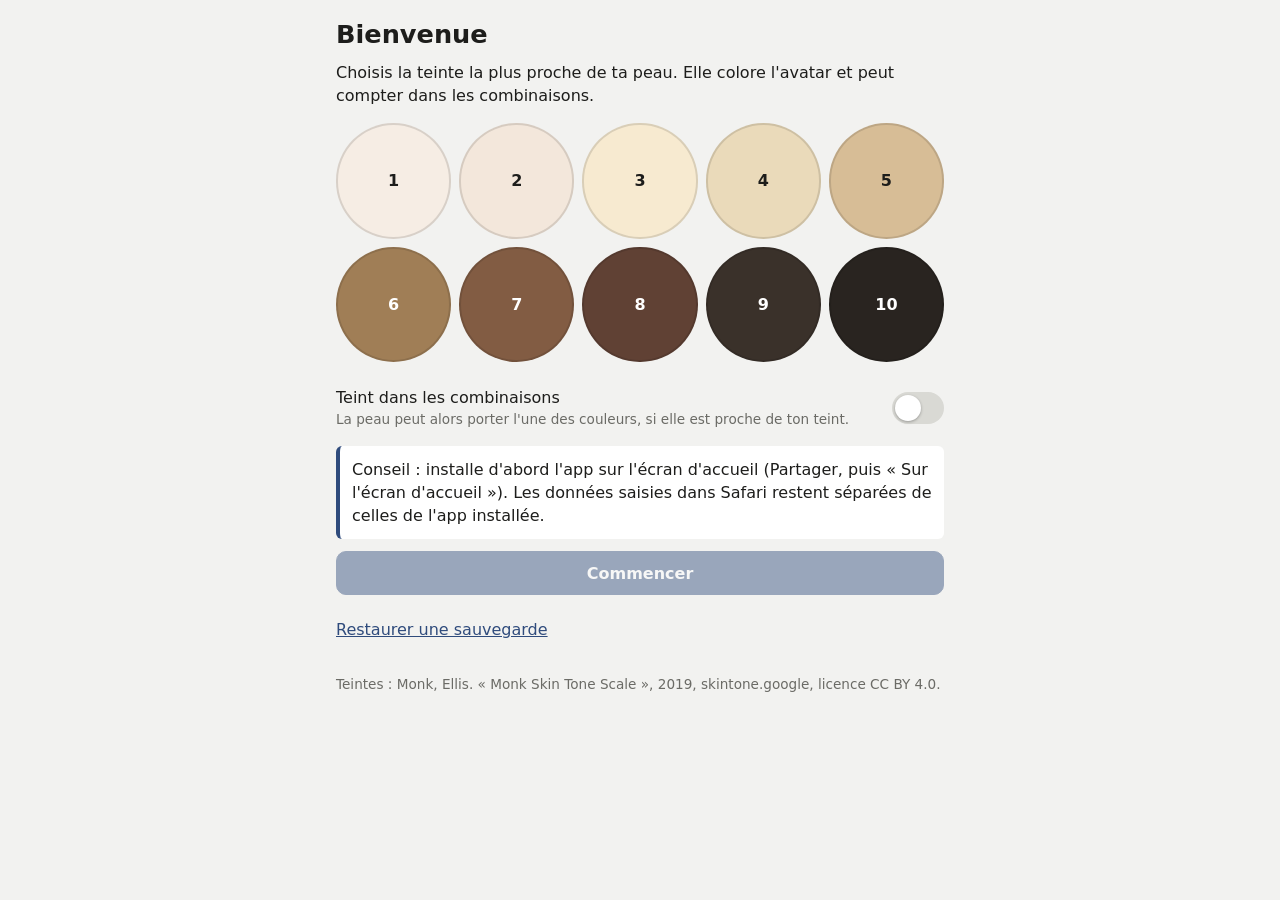
==== index.html @ 536d4c75 "Étape 4 : stockage, premier lancement, garde-robe, réglages - js/donnees.js : état, validation stric" ====
<!doctype html>
<html lang="fr">
<head>
<meta charset="utf-8">
<meta name="viewport" content="width=device-width, initial-scale=1, viewport-fit=cover">
<meta name="theme-color" content="#f2f2f0">
<meta name="apple-mobile-web-app-capable" content="yes">
<meta name="apple-mobile-web-app-status-bar-style" content="default">
<meta name="apple-mobile-web-app-title" content="Garde-robe">
<title>Garde-robe chromatique</title>
<link rel="stylesheet" href="css/app.css">
<script type="module" src="js/app.js"></script>
</head>
<body data-etat="chargement">
<div id="annonces" class="annonces" aria-live="polite"></div>
<main id="contenu" class="contenu">
  <p class="discret">Chargement…</p>
</main>
<nav id="onglets" class="onglets" aria-label="Écrans" hidden>
  <button type="button" data-ecran="garde-robe">Garde-robe</button>
  <button type="button" data-ecran="tenue">Tenue</button>
  <button type="button" data-ecran="manques">Manques</button>
  <button type="button" data-ecran="reglages">Réglages</button>
</nav>
<noscript><p class="vide">Cette app a besoin de JavaScript.</p></noscript>
</body>
</html>
---- css/app.css ----
/* Garde-robe chromatique : feuille de style unique, mobile d'abord (Safari iOS).
   Couleurs d'interface : choix graphiques, pas des données colorimétriques. Fond neutre pour juger les couleurs. */

:root {
  --fond: #f2f2f0;
  --carte: #ffffff;
  --texte: #1d1d1b;
  --discret: #6b6b66;
  --bord: #d9d9d4;
  --accent: #2f4b7c;
  --accent-texte: #ffffff;
  --danger: #a4161a;
  --succes: #2b6a30;
  --voile: rgba(0, 0, 0, 0.45);
  --rayon: 12px;
  --haut-sur: env(safe-area-inset-top, 0px);
  --bas-sur: env(safe-area-inset-bottom, 0px);
  color-scheme: light;
}

* { box-sizing: border-box; -webkit-tap-highlight-color: transparent; }

html { -webkit-text-size-adjust: 100%; }

body {
  margin: 0;
  min-height: 100dvh;
  background: var(--fond);
  color: var(--texte);
  font: 16px/1.45 system-ui, -apple-system, "Segoe UI", sans-serif;
  padding-left: env(safe-area-inset-left, 0px);
  padding-right: env(safe-area-inset-right, 0px);
}

h1 { font-size: 1.6rem; margin: 0; }
h2 { font-size: 1.1rem; margin: 0 0 0.5rem; }
p { margin: 0.5rem 0; }
.discret { color: var(--discret); }
small { display: block; font-size: 0.85rem; }

.contenu {
  max-width: 40rem;
  margin: 0 auto;
  padding: calc(1rem + var(--haut-sur)) 1rem calc(5.5rem + var(--bas-sur));
}

.entete-ecran { display: flex; align-items: baseline; justify-content: space-between; gap: 1rem; margin-bottom: 1rem; }

.vide { background: var(--carte); border-radius: var(--rayon); padding: 1rem; color: var(--discret); }

.carte { background: var(--carte); border-radius: var(--rayon); padding: 1rem; margin-bottom: 1rem; }

.encart { background: var(--carte); border-left: 4px solid var(--accent); border-radius: 6px; padding: 0.75rem; }

/* Boutons : zone tactile d'au moins 44 px. */
.bouton {
  font: inherit;
  min-height: 44px;
  padding: 0.55rem 1rem;
  border-radius: 10px;
  border: 1px solid var(--bord);
  background: var(--carte);
  color: var(--texte);
  cursor: pointer;
}
.bouton.principal { background: var(--accent); border-color: var(--accent); color: var(--accent-texte); font-weight: 600; }
.bouton.danger { color: var(--danger); }
.bouton.principal.danger, .dialogue-boutons .bouton.danger { background: var(--danger); border-color: var(--danger); color: #ffffff; }
.bouton.large { display: block; width: 100%; margin: 0.75rem 0; }
.bouton.petit { min-height: 44px; padding: 0.35rem 0.7rem; font-size: 0.9rem; }
.bouton.lien { border: none; background: none; color: var(--accent); text-decoration: underline; padding: 0.5rem 0; display: block; }
.bouton:disabled { opacity: 0.45; cursor: default; }
.rangee-boutons { display: flex; flex-wrap: wrap; gap: 0.5rem; margin: 0.5rem 0; }

@media (hover: hover) {
  .bouton:not(:disabled):hover { filter: brightness(0.96); }
}

/* Onglets en bas d'écran. */
.onglets {
  position: fixed;
  left: 0; right: 0; bottom: 0;
  display: grid;
  grid-template-columns: repeat(4, 1fr);
  background: var(--carte);
  border-top: 1px solid var(--bord);
  padding-bottom: var(--bas-sur);
  z-index: 10;
}
.onglets[hidden] { display: none; }
.onglets button {
  font: inherit;
  font-size: 0.85rem;
  min-height: 56px;
  border: none;
  background: none;
  color: var(--discret);
}
.onglets button[aria-current="page"] { color: var(--accent); font-weight: 700; box-shadow: inset 0 3px 0 var(--accent); }

/* Annonces. */
.annonces { position: fixed; top: calc(0.5rem + var(--haut-sur)); left: 1rem; right: 1rem; z-index: 30; pointer-events: none; }
.annonce {
  max-width: 36rem; margin: 0 auto; padding: 0.75rem 1rem; border-radius: 10px;
  background: var(--texte); color: #ffffff; box-shadow: 0 4px 16px rgba(0, 0, 0, 0.2);
}
.annonce.erreur { background: var(--danger); }

/* Pastilles de couleur. */
.pastille { display: inline-block; width: 1.5rem; height: 1.5rem; border-radius: 50%; border: 1px solid rgba(0, 0, 0, 0.15); flex: none; }
.pastille.moyenne { width: 2.75rem; height: 2.75rem; }
.pastille.grande { display: block; width: 100%; height: auto; aspect-ratio: 1.6; border-radius: 8px; }
.rangee-pastilles { display: flex; flex-wrap: wrap; gap: 0.35rem; margin: 0.5rem 0; }

/* Teintes MST. */
.teintes { display: grid; grid-template-columns: repeat(5, 1fr); gap: 0.5rem; margin: 1rem 0; }
.teinte {
  aspect-ratio: 1; min-height: 44px; border-radius: 50%;
  border: 2px solid rgba(0, 0, 0, 0.12); font: inherit; font-weight: 600; cursor: pointer;
  color: #1d1d1b;
}
.teinte:nth-child(n + 6) { color: #ffffff; }
.teinte[aria-pressed="true"] { outline: 3px solid var(--accent); outline-offset: 3px; }

/* Interrupteur. */
.ligne-interrupteur, .ligne-curseur { display: flex; align-items: center; justify-content: space-between; gap: 1rem; padding: 0.5rem 0; }
.interrupteur {
  appearance: none; -webkit-appearance: none; flex: none;
  width: 52px; height: 32px; border-radius: 16px; background: var(--bord); position: relative; cursor: pointer; margin: 6px 0;
}
.interrupteur::after {
  content: ""; position: absolute; top: 3px; left: 3px; width: 26px; height: 26px; border-radius: 50%;
  background: #ffffff; box-shadow: 0 1px 3px rgba(0, 0, 0, 0.3); transition: transform 0.15s;
}
.interrupteur:checked { background: var(--succes); }
.interrupteur:checked::after { transform: translateX(20px); }
.valeur { font-weight: 700; font-variant-numeric: tabular-nums; }
input[type="range"] { width: 100%; min-height: 44px; accent-color: var(--accent); }

/* Premier lancement. */
.premier-lancement .credit { margin-top: 1.5rem; font-size: 0.85rem; }

/* Garde-robe. */
.groupe-type { margin-top: 1.25rem; }
.liste-vetements { list-style: none; margin: 0; padding: 0; }
.vetement { margin-bottom: 0.5rem; }
.ligne-vetement {
  font: inherit; color: inherit; text-align: left; width: 100%; min-height: 64px;
  display: flex; align-items: center; gap: 0.75rem; background: var(--carte); border: none; border-radius: var(--rayon); padding: 0.6rem 0.8rem;
  cursor: pointer;
}
.ligne-vetement .infos { flex: 1; min-width: 0; display: flex; flex-direction: column; }
.ligne-vetement .nom { font-weight: 600; overflow-wrap: anywhere; }
.ligne-vetement .detail { font-size: 0.85rem; }
.ligne-vetement .chevron { font-size: 1.6rem; color: var(--discret); line-height: 1; }
.bouton.lien.danger { color: var(--danger); margin-top: 1rem; }
.grille-types { display: grid; grid-template-columns: repeat(2, 1fr); gap: 0.5rem; }
.apercu-couleur { display: flex; align-items: center; gap: 0.75rem; margin: 1rem 0 0.5rem; }
.etiquette { display: block; font-weight: 600; margin-bottom: 0.25rem; }
.champ { font: inherit; font-size: 16px; width: 100%; min-height: 44px; padding: 0.4rem; border-radius: 8px; border: 1px solid var(--bord); background: var(--carte); color: var(--texte); }

/* Dialogues. */
.dialogue {
  width: calc(100% - 2rem); max-width: 32rem; max-height: calc(100dvh - 2rem);
  border: none; border-radius: 14px; padding: 1rem; background: var(--carte); color: var(--texte);
}
.dialogue::backdrop { background: var(--voile); }
.dialogue h2[tabindex="-1"]:focus { outline: none; }
.dialogue-boutons { display: flex; justify-content: flex-end; gap: 0.5rem; margin-top: 1rem; flex-wrap: wrap; }
.liste-erreurs { color: var(--danger); padding-left: 1.2rem; }
.texte-donnees { width: 100%; font: 0.8rem/1.3 ui-monospace, Menlo, Consolas, monospace; border: 1px solid var(--bord); border-radius: 8px; padding: 0.5rem; }

.dialogue.plein-ecran {
  width: 100%; max-width: none; height: 100dvh; max-height: none; margin: 0; border-radius: 0;
  padding: calc(0.75rem + var(--haut-sur)) 1rem calc(1rem + var(--bas-sur));
}
.selecteur-entete { display: flex; align-items: center; justify-content: space-between; gap: 1rem; margin-bottom: 0.5rem; }
.selecteur-entete h2 { margin: 0; }
.recherche { font: inherit; font-size: 16px; width: 100%; min-height: 44px; padding: 0.4rem 0.75rem; border-radius: 10px; border: 1px solid var(--bord); }
.puces { display: flex; flex-wrap: wrap; gap: 0.4rem; margin: 0.6rem 0; }
.puce { font: inherit; font-size: 0.9rem; min-height: 36px; padding: 0.25rem 0.75rem; border-radius: 18px; border: 1px solid var(--bord); background: var(--carte); color: var(--texte); }
.puce[aria-pressed="true"] { background: var(--accent); border-color: var(--accent); color: var(--accent-texte); }
.compte { font-size: 0.85rem; }
.grille-couleurs { display: grid; grid-template-columns: repeat(auto-fill, minmax(6.5rem, 1fr)); gap: 0.6rem; }
.carte-couleur { position: relative; content-visibility: auto; contain-intrinsic-size: auto 8rem; }
.carte-couleur .choisir {
  font: inherit; width: 100%; text-align: left; padding: 0.35rem; border-radius: 10px;
  border: 1px solid var(--bord); background: var(--carte); color: var(--texte); display: flex; flex-direction: column; gap: 0.25rem;
}
.carte-couleur .nom { font-size: 0.8rem; line-height: 1.2; overflow-wrap: anywhere; }
.carte-couleur .detail { font-size: 0.75rem; color: var(--discret); }
.carte-couleur .etoile {
  position: absolute; top: 0.3rem; right: 0.3rem; width: 44px; height: 44px; border: none; background: none;
  font-size: 1.3rem; line-height: 1; color: #ffffff; text-shadow: 0 0 3px rgba(0, 0, 0, 0.8);
}
.carte-couleur .etoile[aria-pressed="true"] { color: #f2c200; }
.plus { display: block; margin: 1rem auto 0; }

.credits { padding-left: 1.2rem; font-size: 0.9rem; }
.credits li { margin-bottom: 0.4rem; }

@media (prefers-reduced-motion: reduce) {
  .interrupteur::after { transition: none; }
}
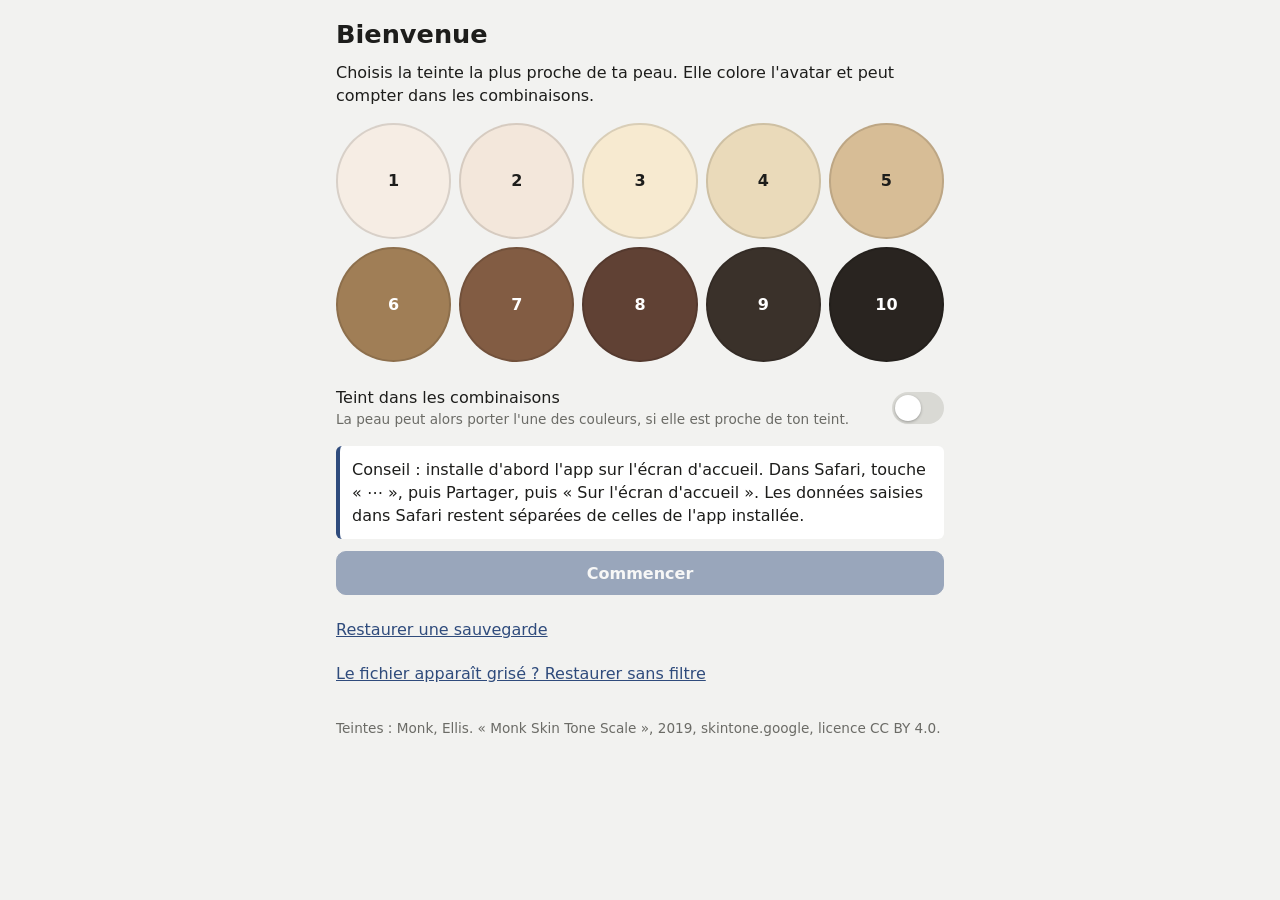
==== commit 800764d6: "Étape 4 : corrections de la relecture - stockage inaccessible signalé (bandeau permanent) au lieu d'" ====
--- a/index.html
+++ b/index.html
@@ -12,7 +12,8 @@
 <script type="module" src="js/app.js"></script>
 </head>
 <body data-etat="chargement">
-<div id="annonces" class="annonces" aria-live="polite"></div>
+<div id="annonces" class="annonces" aria-live="polite" popover="manual"></div>
+<p id="bandeau" class="bandeau" role="alert" hidden>Stockage local inaccessible (données de site bloquées dans les réglages du navigateur) : rien de ce que tu saisis ne sera enregistré.</p>
 <main id="contenu" class="contenu">
   <p class="discret">Chargement…</p>
 </main>
--- a/css/app.css
+++ b/css/app.css
@@ -19,6 +19,7 @@
 }
 
 * { box-sizing: border-box; -webkit-tap-highlight-color: transparent; }
+button { touch-action: manipulation; }
 
 html { -webkit-text-size-adjust: 100%; }
 
@@ -49,6 +50,9 @@
 .vide { background: var(--carte); border-radius: var(--rayon); padding: 1rem; color: var(--discret); }
 
 .carte { background: var(--carte); border-radius: var(--rayon); padding: 1rem; margin-bottom: 1rem; }
+
+.bandeau { margin: 0; padding: calc(0.6rem + var(--haut-sur)) 1rem 0.6rem; background: var(--danger); color: #ffffff; }
+.bandeau:not([hidden]) + .contenu { padding-top: 1rem; }
 
 .encart { background: var(--carte); border-left: 4px solid var(--accent); border-radius: 6px; padding: 0.75rem; }
 
@@ -99,7 +103,11 @@
 .onglets button[aria-current="page"] { color: var(--accent); font-weight: 700; box-shadow: inset 0 3px 0 var(--accent); }
 
 /* Annonces. */
-.annonces { position: fixed; top: calc(0.5rem + var(--haut-sur)); left: 1rem; right: 1rem; z-index: 30; pointer-events: none; }
+/* #annonces est un popover (couche supérieure, au-dessus des dialogues) : on neutralise son style par défaut. */
+.annonces {
+  position: fixed; inset: calc(0.5rem + var(--haut-sur)) 1rem auto 1rem; z-index: 30; pointer-events: none;
+  margin: 0; padding: 0; border: 0; background: transparent; color: inherit; width: auto; height: auto; overflow: visible;
+}
 .annonce {
   max-width: 36rem; margin: 0 auto; padding: 0.75rem 1rem; border-radius: 10px;
   background: var(--texte); color: #ffffff; box-shadow: 0 4px 16px rgba(0, 0, 0, 0.2);
@@ -165,20 +173,24 @@
   border: none; border-radius: 14px; padding: 1rem; background: var(--carte); color: var(--texte);
 }
 .dialogue::backdrop { background: var(--voile); }
+/* La page ne défile pas derrière un dialogue ouvert (enchaînement de défilement sur iOS). */
+.dialogue { overscroll-behavior: contain; }
+html:has(dialog[open]) { overflow: hidden; }
 .dialogue h2[tabindex="-1"]:focus { outline: none; }
 .dialogue-boutons { display: flex; justify-content: flex-end; gap: 0.5rem; margin-top: 1rem; flex-wrap: wrap; }
 .liste-erreurs { color: var(--danger); padding-left: 1.2rem; }
-.texte-donnees { width: 100%; font: 0.8rem/1.3 ui-monospace, Menlo, Consolas, monospace; border: 1px solid var(--bord); border-radius: 8px; padding: 0.5rem; }
+.texte-donnees { width: 100%; font: 16px/1.3 ui-monospace, Menlo, Consolas, monospace; border: 1px solid var(--bord); border-radius: 8px; padding: 0.5rem; }
 
 .dialogue.plein-ecran {
   width: 100%; max-width: none; height: 100dvh; max-height: none; margin: 0; border-radius: 0;
-  padding: calc(0.75rem + var(--haut-sur)) 1rem calc(1rem + var(--bas-sur));
+  padding: calc(0.75rem + var(--haut-sur)) calc(1rem + env(safe-area-inset-right, 0px))
+    calc(1rem + var(--bas-sur)) calc(1rem + env(safe-area-inset-left, 0px));
 }
 .selecteur-entete { display: flex; align-items: center; justify-content: space-between; gap: 1rem; margin-bottom: 0.5rem; }
 .selecteur-entete h2 { margin: 0; }
 .recherche { font: inherit; font-size: 16px; width: 100%; min-height: 44px; padding: 0.4rem 0.75rem; border-radius: 10px; border: 1px solid var(--bord); }
 .puces { display: flex; flex-wrap: wrap; gap: 0.4rem; margin: 0.6rem 0; }
-.puce { font: inherit; font-size: 0.9rem; min-height: 36px; padding: 0.25rem 0.75rem; border-radius: 18px; border: 1px solid var(--bord); background: var(--carte); color: var(--texte); }
+.puce { font: inherit; font-size: 0.9rem; min-height: 44px; padding: 0.25rem 0.75rem; border-radius: 18px; border: 1px solid var(--bord); background: var(--carte); color: var(--texte); }
 .puce[aria-pressed="true"] { background: var(--accent); border-color: var(--accent); color: var(--accent-texte); }
 .compte { font-size: 0.85rem; }
 .grille-couleurs { display: grid; grid-template-columns: repeat(auto-fill, minmax(6.5rem, 1fr)); gap: 0.6rem; }
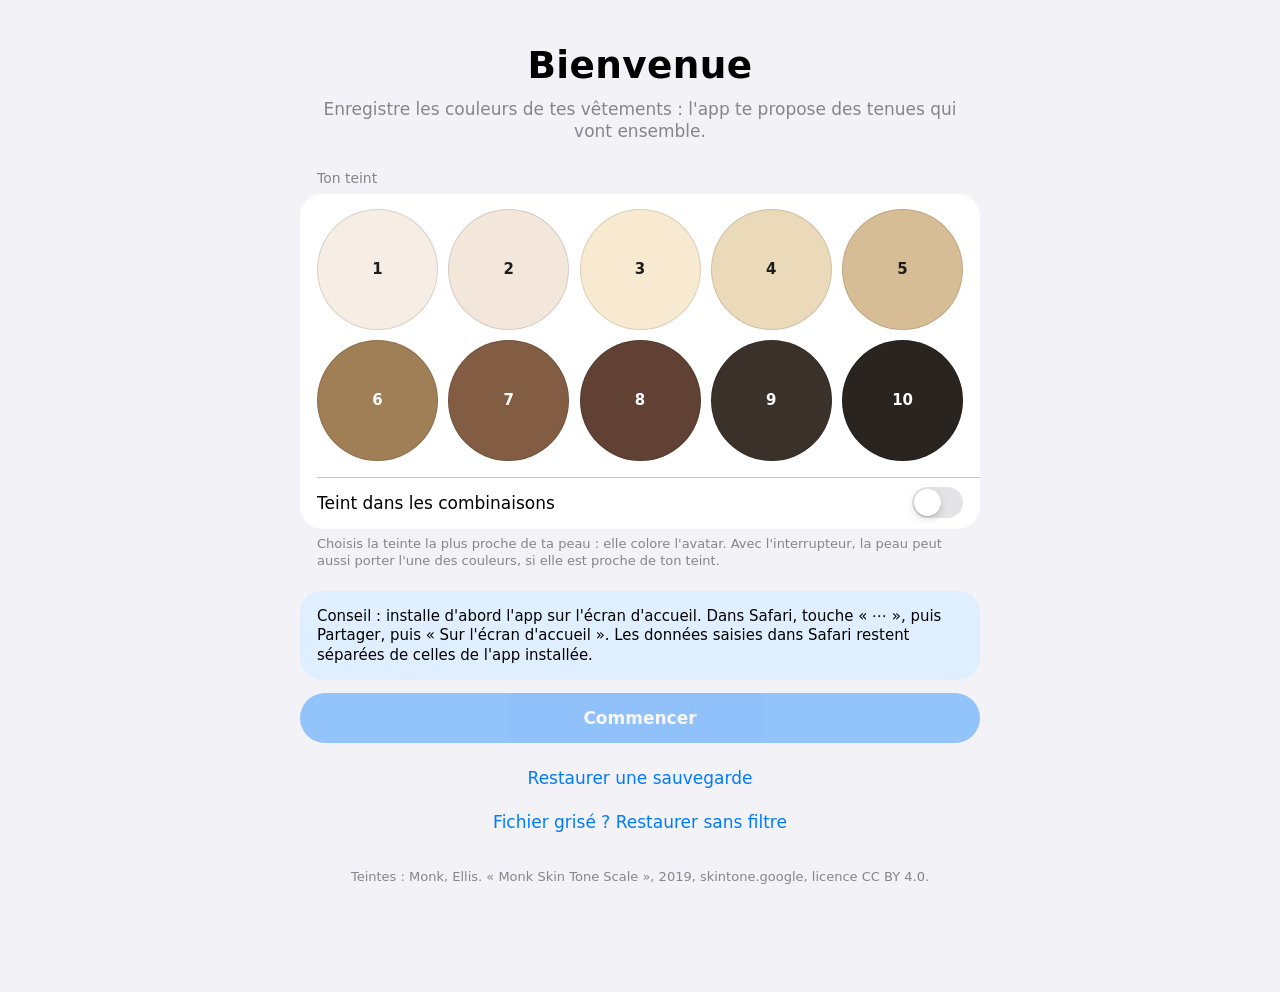
==== commit 96b4aefd: "Design iOS 26, mesure tout-en-un plein écran, « Combinaison n° » au lieu de « Wada » Co-Authored-By:" ====
--- a/index.html
+++ b/index.html
@@ -3,11 +3,16 @@
 <head>
 <meta charset="utf-8">
 <meta name="viewport" content="width=device-width, initial-scale=1, viewport-fit=cover">
-<meta name="theme-color" content="#f2f2f0">
+<meta name="theme-color" media="(prefers-color-scheme: light)" content="#f2f2f7">
+<meta name="theme-color" media="(prefers-color-scheme: dark)" content="#000000">
+<meta name="color-scheme" content="light dark">
 <meta name="apple-mobile-web-app-capable" content="yes">
 <meta name="apple-mobile-web-app-status-bar-style" content="default">
 <meta name="apple-mobile-web-app-title" content="Garde-robe">
 <title>Garde-robe chromatique</title>
+<link rel="manifest" href="manifest.webmanifest">
+<link rel="apple-touch-icon" href="icones/icone-180.png">
+<link rel="icon" type="image/png" href="icones/icone-192.png">
 <link rel="stylesheet" href="css/app.css">
 <script type="module" src="js/app.js"></script>
 </head>
@@ -17,11 +22,15 @@
 <main id="contenu" class="contenu">
   <p class="discret">Chargement…</p>
 </main>
+<div id="nouvelle-version" class="nouvelle-version" role="status" hidden>
+  <span>Nouvelle version disponible.</span>
+  <button type="button" class="bouton petit principal" id="recharger-version">Recharger</button>
+</div>
 <nav id="onglets" class="onglets" aria-label="Écrans" hidden>
-  <button type="button" data-ecran="garde-robe">Garde-robe</button>
-  <button type="button" data-ecran="tenue">Tenue</button>
-  <button type="button" data-ecran="manques">Manques</button>
-  <button type="button" data-ecran="reglages">Réglages</button>
+  <button type="button" data-ecran="garde-robe"><span class="libelle-onglet">Garde-robe</span></button>
+  <button type="button" data-ecran="tenue"><span class="libelle-onglet">Tenue</span></button>
+  <button type="button" data-ecran="manques"><span class="libelle-onglet">Manques</span></button>
+  <button type="button" data-ecran="reglages"><span class="libelle-onglet">Réglages</span></button>
 </nav>
 <noscript><p class="vide">Cette app a besoin de JavaScript.</p></noscript>
 </body>
--- a/css/app.css
+++ b/css/app.css
@@ -1,216 +1,673 @@
-/* Garde-robe chromatique : feuille de style unique, mobile d'abord (Safari iOS).
-   Couleurs d'interface : choix graphiques, pas des données colorimétriques. Fond neutre pour juger les couleurs. */
+/* Garde-robe chromatique : feuille de style unique, dans le style d'iOS 26 (Safari iOS d'abord).
+   Couleurs d'interface : choix graphiques, pas des données colorimétriques. Valeurs reprises des couleurs système
+   d'UIKit (documentation Apple), en clair et en sombre. Tailles : typographie d'iOS (corps 17 pt, secondaire 15,
+   légendes 13, onglets 11, grand titre 34), cibles tactiles d'au moins 44 pt. */
 
 :root {
-  --fond: #f2f2f0;
-  --carte: #ffffff;
-  --texte: #1d1d1b;
-  --discret: #6b6b66;
-  --bord: #d9d9d4;
-  --accent: #2f4b7c;
+  color-scheme: light dark;
+  --fond: #f2f2f7;                          /* systemGroupedBackground */
+  --carte: #ffffff;                         /* secondarySystemGroupedBackground */
+  --carte-2: #f2f2f7;                       /* tertiarySystemGroupedBackground */
+  --texte: #000000;                         /* label */
+  --discret: rgba(60, 60, 67, 0.6);         /* secondaryLabel */
+  --tertiaire: rgba(60, 60, 67, 0.3);       /* tertiaryLabel */
+  --separateur: rgba(60, 60, 67, 0.29);     /* separator */
+  --remplissage: rgba(118, 118, 128, 0.12); /* tertiarySystemFill */
+  --remplissage-fort: rgba(120, 120, 128, 0.2); /* systemFill */
+  --accent: #007aff;                        /* systemBlue */
   --accent-texte: #ffffff;
-  --danger: #a4161a;
-  --succes: #2b6a30;
-  --voile: rgba(0, 0, 0, 0.45);
-  --rayon: 12px;
+  --danger: #ff3b30;                        /* systemRed */
+  --succes: #34c759;                        /* systemGreen */
+  --alerte: #ffcc00;                        /* systemYellow */
+  --verre: rgba(255, 255, 255, 0.7);
+  --verre-epais: rgba(250, 250, 252, 0.9);
+  --feuille: rgba(242, 242, 247, 0.94);     /* feuilles : fond groupé, translucide */
+  --carte-feuille: #ffffff;                 /* cellules et tuiles posées sur une feuille */
+  --verre-bord: rgba(255, 255, 255, 0.7);
+  --verre-reflet: inset 0 1px 0 rgba(255, 255, 255, 0.75);
+  --ombre-verre: 0 10px 30px rgba(0, 0, 0, 0.12), 0 1px 3px rgba(0, 0, 0, 0.08);
+  --voile: rgba(0, 0, 0, 0.25);
+  --bord-pastille: rgba(0, 0, 0, 0.12);
+  --annonce-fond: rgba(28, 28, 30, 0.88);
+  --annonce-texte: #ffffff;
+  --flou: blur(22px) saturate(180%);
+  --rayon: 22px;          /* listes groupées et cartes (iOS 26 : coins plus ronds) */
+  --rayon-feuille: 34px;  /* feuilles et alertes, concentriques aux coins de l'écran */
   --haut-sur: env(safe-area-inset-top, 0px);
   --bas-sur: env(safe-area-inset-bottom, 0px);
-  color-scheme: light;
-}
+  --gauche-sur: env(safe-area-inset-left, 0px);
+  --droite-sur: env(safe-area-inset-right, 0px);
+  --onglets-hauteur: 62px;
+  --onglets-marge: 21px;  /* barre d'onglets décollée des bords (iOS 26) */
+  --onglets-bas: max(10px, calc(var(--bas-sur) - 13px));
+  --ressort: cubic-bezier(0.2, 0.9, 0.25, 1);
+}
+
+@media (prefers-color-scheme: dark) {
+  :root {
+    --fond: #000000;
+    --carte: #1c1c1e;
+    --carte-2: #2c2c2e;
+    --texte: #ffffff;
+    --discret: rgba(235, 235, 245, 0.6);
+    --tertiaire: rgba(235, 235, 245, 0.3);
+    --separateur: rgba(84, 84, 88, 0.6);
+    --remplissage: rgba(118, 118, 128, 0.24);
+    --remplissage-fort: rgba(120, 120, 128, 0.36);
+    --accent: #0a84ff;
+    --danger: #ff453a;
+    --succes: #30d158;
+    --alerte: #ffd60a;
+    --verre: rgba(40, 40, 42, 0.68);
+    --verre-epais: rgba(44, 44, 46, 0.92);
+    --feuille: rgba(28, 28, 30, 0.94);
+    --carte-feuille: #2c2c2e;
+    --verre-bord: rgba(255, 255, 255, 0.12);
+    --verre-reflet: inset 0 1px 0 rgba(255, 255, 255, 0.12);
+    --ombre-verre: 0 10px 30px rgba(0, 0, 0, 0.5), 0 1px 3px rgba(0, 0, 0, 0.4);
+    --voile: rgba(0, 0, 0, 0.5);
+    --bord-pastille: rgba(255, 255, 255, 0.2);
+    --annonce-fond: rgba(58, 58, 60, 0.92);
+  }
+}
+
+/* ---------- Base ---------- */
 
 * { box-sizing: border-box; -webkit-tap-highlight-color: transparent; }
-button { touch-action: manipulation; }
-
-html { -webkit-text-size-adjust: 100%; }
+[hidden] { display: none !important; }
+
+/* Police système (SF Pro sur iPhone). -apple-system-body suit la taille de texte choisie dans les réglages
+   de l'iPhone (Dynamic Type) ; ailleurs, 17 px. */
+html {
+  font: 17px/1.3 -apple-system, BlinkMacSystemFont, system-ui, "Segoe UI", sans-serif;
+  -webkit-text-size-adjust: 100%;
+  background: var(--fond);
+}
+@supports (font: -apple-system-body) {
+  html { font: -apple-system-body; line-height: 1.3; }
+}
 
 body {
   margin: 0;
   min-height: 100dvh;
   background: var(--fond);
   color: var(--texte);
-  font: 16px/1.45 system-ui, -apple-system, "Segoe UI", sans-serif;
-  padding-left: env(safe-area-inset-left, 0px);
-  padding-right: env(safe-area-inset-right, 0px);
-}
-
-h1 { font-size: 1.6rem; margin: 0; }
-h2 { font-size: 1.1rem; margin: 0 0 0.5rem; }
+  padding-left: var(--gauche-sur);
+  padding-right: var(--droite-sur);
+}
+
+/* Sensations natives : pas de sélection de texte ni de loupe sur les commandes, pas de zoom au double toucher. */
+button, summary, label, .onglets, .barre-nav, .menu, .pastille, svg {
+  -webkit-user-select: none; user-select: none; -webkit-touch-callout: none;
+}
+button, a, summary, input, select, label { touch-action: manipulation; }
+
+h1 { font-size: 2rem; font-weight: 700; line-height: 1.2; letter-spacing: 0.01em; margin: 0; }
+h2 { font-size: 1rem; font-weight: 600; margin: 0 0 0.5rem; }
 p { margin: 0.5rem 0; }
+a { color: var(--accent); }
 .discret { color: var(--discret); }
-small { display: block; font-size: 0.85rem; }
+small { display: block; font-size: 0.765rem; color: var(--discret); }
 
 .contenu {
-  max-width: 40rem;
+  max-width: 42rem;
   margin: 0 auto;
-  padding: calc(1rem + var(--haut-sur)) 1rem calc(5.5rem + var(--bas-sur));
-}
-
-.entete-ecran { display: flex; align-items: baseline; justify-content: space-between; gap: 1rem; margin-bottom: 1rem; }
-
-.vide { background: var(--carte); border-radius: var(--rayon); padding: 1rem; color: var(--discret); }
-
-.carte { background: var(--carte); border-radius: var(--rayon); padding: 1rem; margin-bottom: 1rem; }
-
-.bandeau { margin: 0; padding: calc(0.6rem + var(--haut-sur)) 1rem 0.6rem; background: var(--danger); color: #ffffff; }
-.bandeau:not([hidden]) + .contenu { padding-top: 1rem; }
-
-.encart { background: var(--carte); border-left: 4px solid var(--accent); border-radius: 6px; padding: 0.75rem; }
-
-/* Boutons : zone tactile d'au moins 44 px. */
+  padding: 0 1rem calc(var(--onglets-hauteur) + var(--onglets-bas) + 1.5rem);
+}
+
+/* ---------- Barre de navigation : titre réduit et boutons en verre, puis grand titre ---------- */
+
+.barre-nav {
+  position: sticky; top: 0; z-index: 8;
+  margin: 0 -1rem; padding: calc(var(--haut-sur) + 6px) 1rem 6px;
+  display: grid; grid-template-columns: 1fr auto 1fr; align-items: center; min-height: calc(var(--haut-sur) + 56px);
+}
+/* Effet de bord de défilement : flou progressif sous la barre, visible seulement quand le contenu passe dessous. */
+.barre-nav::before {
+  content: ""; position: absolute; inset: 0 0 -16px 0; z-index: -1; pointer-events: none;
+  background: linear-gradient(to bottom, var(--fond) 35%, transparent);
+  -webkit-backdrop-filter: blur(8px); backdrop-filter: blur(8px);
+  -webkit-mask-image: linear-gradient(to bottom, #000 55%, transparent); mask-image: linear-gradient(to bottom, #000 55%, transparent);
+  opacity: 0; transition: opacity 0.2s;
+}
+.barre-nav .titre-barre {
+  grid-column: 2; font-weight: 600; font-size: 1rem; white-space: nowrap; overflow: hidden; text-overflow: ellipsis;
+  max-width: 60vw; opacity: 0; transform: translateY(4px); transition: opacity 0.2s, transform 0.2s;
+}
+.barre-nav .actions-barre { grid-column: 3; justify-self: end; display: flex; gap: 0.5rem; }
+.barre-nav .gauche-barre { grid-column: 1; justify-self: start; display: flex; gap: 0.5rem; }
+body.defile .barre-nav::before { opacity: 1; }
+body.defile .barre-nav .titre-barre { opacity: 1; transform: none; }
+
+.entete-ecran { margin: 0.25rem 0 1.25rem; }
+.entete-ecran .sous-titre-ecran { margin: 0.2rem 0 0; font-size: 0.88rem; }
+
+/* ---------- Verre (Liquid Glass) ---------- */
+
+.verre, .bouton-rond, .onglets, .menu, .nouvelle-version {
+  background: var(--verre);
+  -webkit-backdrop-filter: var(--flou); backdrop-filter: var(--flou);
+  border: 0.5px solid var(--verre-bord);
+  box-shadow: var(--verre-reflet), var(--ombre-verre);
+}
+
+/* ---------- Boutons ---------- */
+
 .bouton {
-  font: inherit;
-  min-height: 44px;
-  padding: 0.55rem 1rem;
-  border-radius: 10px;
-  border: 1px solid var(--bord);
-  background: var(--carte);
-  color: var(--texte);
-  cursor: pointer;
-}
-.bouton.principal { background: var(--accent); border-color: var(--accent); color: var(--accent-texte); font-weight: 600; }
+  font: inherit; font-size: 1rem; font-weight: 600;
+  min-height: 44px; padding: 0 1.15rem; border-radius: 999px; border: none;
+  display: inline-flex; align-items: center; justify-content: center; gap: 0.4rem;
+  background: var(--remplissage); color: var(--accent); cursor: pointer;
+  transition: transform 0.12s ease-out, filter 0.12s, opacity 0.12s;
+}
+.bouton.principal { background: var(--accent); color: var(--accent-texte); }
 .bouton.danger { color: var(--danger); }
-.bouton.principal.danger, .dialogue-boutons .bouton.danger { background: var(--danger); border-color: var(--danger); color: #ffffff; }
-.bouton.large { display: block; width: 100%; margin: 0.75rem 0; }
-.bouton.petit { min-height: 44px; padding: 0.35rem 0.7rem; font-size: 0.9rem; }
-.bouton.lien { border: none; background: none; color: var(--accent); text-decoration: underline; padding: 0.5rem 0; display: block; }
-.bouton:disabled { opacity: 0.45; cursor: default; }
+.bouton.principal.danger { background: var(--danger); color: #ffffff; }
+.bouton.large { display: flex; width: 100%; min-height: 50px; margin: 0.75rem 0; }
+.bouton.petit { font-size: 0.88rem; padding: 0 0.95rem; }
+.bouton.lien { background: none; padding: 0 0.25rem; font-weight: 400; min-height: 44px; }
+.bouton:disabled { opacity: 0.4; cursor: default; }
+.bouton:not(:disabled):active, .bouton-rond:active, .ligne-action:active, .tuile-type:active, .carte-action:active {
+  transform: scale(0.96); filter: brightness(0.94);
+}
 .rangee-boutons { display: flex; flex-wrap: wrap; gap: 0.5rem; margin: 0.5rem 0; }
 
-@media (hover: hover) {
-  .bouton:not(:disabled):hover { filter: brightness(0.96); }
-}
-
-/* Onglets en bas d'écran. */
+/* Bouton rond en verre (barres, feuilles) : icône seule, libellé pour VoiceOver. */
+.bouton-rond {
+  width: 44px; height: 44px; border-radius: 50%; padding: 0; flex: none;
+  display: inline-flex; align-items: center; justify-content: center;
+  color: var(--texte); cursor: pointer; transition: transform 0.12s ease-out, filter 0.12s;
+}
+.bouton-rond.teinte-accent { background: var(--accent); color: #ffffff; border-color: transparent; }
+.bouton-rond .icone { width: 22px; height: 22px; }
+
+.icone { display: block; flex: none; }
+
+/* ---------- Barre d'onglets flottante ---------- */
+
 .onglets {
-  position: fixed;
-  left: 0; right: 0; bottom: 0;
-  display: grid;
-  grid-template-columns: repeat(4, 1fr);
-  background: var(--carte);
-  border-top: 1px solid var(--bord);
-  padding-bottom: var(--bas-sur);
-  z-index: 10;
+  position: fixed; z-index: 10;
+  left: calc(var(--onglets-marge) + var(--gauche-sur)); right: calc(var(--onglets-marge) + var(--droite-sur));
+  bottom: var(--onglets-bas); max-width: 34rem; margin: 0 auto;
+  height: var(--onglets-hauteur); border-radius: 999px; padding: 4px;
+  display: grid; grid-template-columns: repeat(4, 1fr);
+  transition: transform 0.3s var(--ressort), height 0.3s var(--ressort);
+  transform-origin: bottom center;
 }
 .onglets[hidden] { display: none; }
 .onglets button {
-  font: inherit;
-  font-size: 0.85rem;
-  min-height: 56px;
-  border: none;
-  background: none;
-  color: var(--discret);
-}
-.onglets button[aria-current="page"] { color: var(--accent); font-weight: 700; box-shadow: inset 0 3px 0 var(--accent); }
-
-/* Annonces. */
+  font: inherit; border: none; background: none; color: var(--texte); cursor: pointer;
+  border-radius: 999px; display: flex; flex-direction: column; align-items: center; justify-content: center; gap: 1px;
+  transition: background-color 0.2s, color 0.2s;
+}
+.onglets .icone { width: 26px; height: 26px; }
+.onglets .libelle-onglet { font-size: 10.5px; font-weight: 500; letter-spacing: 0.01em; }
+.onglets button[aria-current="page"] { color: var(--accent); background: var(--remplissage); }
+/* Défilement vers le bas : la barre se fait discrète (libellés masqués), elle revient en remontant. */
+.onglets.reduite { height: 48px; transform: scale(0.94); }
+.onglets.reduite .libelle-onglet { display: none; }
+
+/* ---------- Bandeaux, annonces ---------- */
+
+.bandeau { margin: 0; padding: calc(0.6rem + var(--haut-sur)) 1rem 0.6rem; background: var(--danger); color: #ffffff; font-size: 0.88rem; }
+
+.nouvelle-version {
+  position: fixed; z-index: 20; left: 1rem; right: 1rem; max-width: 30rem; margin: 0 auto;
+  bottom: calc(var(--onglets-bas) + var(--onglets-hauteur) + 10px);
+  padding: 6px 6px 6px 1.1rem; border-radius: 999px;
+  display: flex; align-items: center; justify-content: space-between; gap: 0.75rem; font-size: 0.88rem; font-weight: 500;
+}
+.nouvelle-version[hidden] { display: none; }
+.nouvelle-version .bouton { min-height: 38px; }
+
 /* #annonces est un popover (couche supérieure, au-dessus des dialogues) : on neutralise son style par défaut. */
 .annonces {
   position: fixed; inset: calc(0.5rem + var(--haut-sur)) 1rem auto 1rem; z-index: 30; pointer-events: none;
   margin: 0; padding: 0; border: 0; background: transparent; color: inherit; width: auto; height: auto; overflow: visible;
 }
 .annonce {
-  max-width: 36rem; margin: 0 auto; padding: 0.75rem 1rem; border-radius: 10px;
-  background: var(--texte); color: #ffffff; box-shadow: 0 4px 16px rgba(0, 0, 0, 0.2);
-}
-.annonce.erreur { background: var(--danger); }
-
-/* Pastilles de couleur. */
-.pastille { display: inline-block; width: 1.5rem; height: 1.5rem; border-radius: 50%; border: 1px solid rgba(0, 0, 0, 0.15); flex: none; }
-.pastille.moyenne { width: 2.75rem; height: 2.75rem; }
-.pastille.grande { display: block; width: 100%; height: auto; aspect-ratio: 1.6; border-radius: 8px; }
-.rangee-pastilles { display: flex; flex-wrap: wrap; gap: 0.35rem; margin: 0.5rem 0; }
-
-/* Teintes MST. */
-.teintes { display: grid; grid-template-columns: repeat(5, 1fr); gap: 0.5rem; margin: 1rem 0; }
+  width: fit-content; max-width: 30rem; margin: 0 auto; padding: 0.7rem 1.1rem; border-radius: 22px;
+  background: var(--annonce-fond); color: var(--annonce-texte); font-size: 0.88rem; font-weight: 500;
+  -webkit-backdrop-filter: var(--flou); backdrop-filter: var(--flou); box-shadow: var(--ombre-verre);
+  animation: annonce-entree 0.35s var(--ressort);
+}
+.annonce.erreur { background: var(--danger); color: #ffffff; }
+@keyframes annonce-entree { from { opacity: 0; transform: translateY(-12px) scale(0.96); } }
+
+/* ---------- Listes groupées (style Réglages d'iOS) ---------- */
+
+.titre-section { display: flex; align-items: center; gap: 0.45rem; font-size: 1.18rem; font-weight: 700; margin: 1.5rem 0 0.55rem 0.25rem; }
+.titre-section .compte-section { color: var(--discret); font-weight: 400; font-size: 1rem; }
+.titre-groupe { font-size: 0.82rem; font-weight: 400; color: var(--discret); margin: 1.6rem 1rem 0.4rem; }
+.pied-groupe { font-size: 0.765rem; color: var(--discret); margin: 0.45rem 1rem 0; }
+
+.groupe { background: var(--carte); border-radius: var(--rayon); overflow: hidden; margin: 0; padding: 0; list-style: none; }
+.ligne {
+  position: relative; display: flex; align-items: center; gap: 0.75rem;
+  min-height: 52px; padding: 0.6rem 1rem; font-size: 1rem;
+}
+.groupe > * + .ligne::before, .groupe > li + li > .ligne::before {
+  content: ""; position: absolute; top: 0; right: 0; left: var(--retrait-separateur, 1rem); border-top: 0.5px solid var(--separateur);
+}
+.ligne .texte-ligne { flex: 1; min-width: 0; }
+.ligne .valeur-ligne { color: var(--discret); font-variant-numeric: tabular-nums; }
+.ligne .chevron { color: var(--tertiaire); width: 18px; height: 18px; }
+/* Ligne-bouton (action de liste) : texte bleu, ou rouge pour une action destructrice. */
+.ligne-action {
+  font: inherit; width: 100%; text-align: left; border: none; background: none; color: var(--accent); cursor: pointer;
+  transition: background-color 0.15s;
+}
+.ligne-action.danger { color: var(--danger); }
+.ligne-action:disabled { opacity: 0.4; }
+.ligne-action:active { background: var(--remplissage); transform: none; filter: none; }
+
+/* ---------- Pastilles de couleur ---------- */
+
+.pastille { display: inline-block; width: 1.5rem; height: 1.5rem; border-radius: 50%; box-shadow: inset 0 0 0 1px var(--bord-pastille); flex: none; }
+.pastille.moyenne { width: 2.4rem; height: 2.4rem; }
+.pastille.grande { display: block; width: 100%; height: auto; aspect-ratio: 1.6; border-radius: 14px; }
+.pastille.joker { background-image: linear-gradient(135deg, #000000 50%, #ffffff 50%); }
+.rangee-pastilles { display: flex; flex-wrap: wrap; gap: 0.35rem; margin: 0; }
+
+/* ---------- Teintes MST ---------- */
+
+.teintes { display: grid; grid-template-columns: repeat(5, 1fr); gap: 0.6rem; padding: 0.9rem 1rem; }
 .teinte {
-  aspect-ratio: 1; min-height: 44px; border-radius: 50%;
-  border: 2px solid rgba(0, 0, 0, 0.12); font: inherit; font-weight: 600; cursor: pointer;
-  color: #1d1d1b;
+  aspect-ratio: 1; min-height: 44px; border-radius: 50%; border: none; box-shadow: inset 0 0 0 1px var(--bord-pastille);
+  font: inherit; font-size: 0.88rem; font-weight: 600; cursor: pointer; color: #1d1d1b;
+  transition: transform 0.15s var(--ressort);
 }
 .teinte:nth-child(n + 6) { color: #ffffff; }
-.teinte[aria-pressed="true"] { outline: 3px solid var(--accent); outline-offset: 3px; }
-
-/* Interrupteur. */
-.ligne-interrupteur, .ligne-curseur { display: flex; align-items: center; justify-content: space-between; gap: 1rem; padding: 0.5rem 0; }
-.interrupteur {
+.teinte[aria-pressed="true"] { box-shadow: 0 0 0 3px var(--carte), 0 0 0 5.5px var(--accent); transform: scale(1.04); }
+
+/* ---------- Interrupteurs et curseurs ---------- */
+
+/* Safari (iOS 17.4 et suivants) dessine lui-même <input type=checkbox switch> : apparence et vibration d'iOS.
+   Ailleurs (classe interrupteur-maison posée par ui.js) : dessin équivalent. */
+input[switch] { accent-color: var(--succes); flex: none; }
+.interrupteur-maison {
   appearance: none; -webkit-appearance: none; flex: none;
-  width: 52px; height: 32px; border-radius: 16px; background: var(--bord); position: relative; cursor: pointer; margin: 6px 0;
-}
-.interrupteur::after {
-  content: ""; position: absolute; top: 3px; left: 3px; width: 26px; height: 26px; border-radius: 50%;
-  background: #ffffff; box-shadow: 0 1px 3px rgba(0, 0, 0, 0.3); transition: transform 0.15s;
-}
-.interrupteur:checked { background: var(--succes); }
-.interrupteur:checked::after { transform: translateX(20px); }
-.valeur { font-weight: 700; font-variant-numeric: tabular-nums; }
-input[type="range"] { width: 100%; min-height: 44px; accent-color: var(--accent); }
-
-/* Premier lancement. */
-.premier-lancement .credit { margin-top: 1.5rem; font-size: 0.85rem; }
-
-/* Garde-robe. */
-.groupe-type { margin-top: 1.25rem; }
-.liste-vetements { list-style: none; margin: 0; padding: 0; }
-.vetement { margin-bottom: 0.5rem; }
+  width: 51px; height: 31px; border-radius: 16px; background: var(--remplissage-fort); position: relative; cursor: pointer; margin: 0;
+  transition: background-color 0.2s;
+}
+.interrupteur-maison::after {
+  content: ""; position: absolute; top: 2px; left: 2px; width: 27px; height: 27px; border-radius: 50%;
+  background: #ffffff; box-shadow: 0 3px 8px rgba(0, 0, 0, 0.15), 0 1px 1px rgba(0, 0, 0, 0.16); transition: transform 0.25s var(--ressort);
+}
+.interrupteur-maison:checked { background: var(--succes); }
+.interrupteur-maison:checked::after { transform: translateX(20px); }
+.ligne-interrupteur { cursor: pointer; }
+.ligne-interrupteur small { margin-top: 0.1rem; }
+.valeur { font-weight: 600; font-variant-numeric: tabular-nums; }
+input[type="range"] { width: 100%; min-height: 44px; accent-color: var(--accent); margin: 0; }
+.ligne-curseur { padding-top: 0.2rem; padding-bottom: 0.2rem; }
+
+/* ---------- Encarts, états vides ---------- */
+
+.vide { background: var(--carte); border-radius: var(--rayon); padding: 1rem 1.1rem; color: var(--discret); font-size: 0.94rem; }
+.carte { background: var(--carte); border-radius: var(--rayon); padding: 1rem; margin-bottom: 1rem; }
+.encart { background: var(--carte); border-radius: var(--rayon); padding: 0.9rem 1rem; font-size: 0.88rem; }
+.encart.astuce { background: color-mix(in srgb, var(--accent) 12%, var(--carte)); }
+
+/* Grandes cartes d'action (garde-robe vide). */
+.cartes-actions { display: grid; grid-template-columns: 1fr 1fr; gap: 0.75rem; margin: 0.5rem 0 1rem; }
+.carte-action {
+  font: inherit; text-align: left; border: none; cursor: pointer; color: var(--texte);
+  background: var(--carte); border-radius: var(--rayon); padding: 1rem; min-height: 8.5rem;
+  display: flex; flex-direction: column; justify-content: space-between; gap: 0.75rem;
+  transition: transform 0.12s ease-out, filter 0.12s;
+}
+.carte-action .icone { width: 30px; height: 30px; color: var(--accent); }
+.carte-action strong { font-size: 1rem; }
+.carte-action .discret { font-size: 0.82rem; }
+
+/* ---------- Garde-robe ---------- */
+
+.liste-vetements { --retrait-separateur: calc(1rem + 2.4rem + 0.75rem); }
+.vetement { margin: 0; }
 .ligne-vetement {
-  font: inherit; color: inherit; text-align: left; width: 100%; min-height: 64px;
-  display: flex; align-items: center; gap: 0.75rem; background: var(--carte); border: none; border-radius: var(--rayon); padding: 0.6rem 0.8rem;
-  cursor: pointer;
-}
+  font: inherit; color: inherit; text-align: left; width: 100%; min-height: 64px; border: none; background: none;
+  display: flex; align-items: center; gap: 0.75rem; padding: 0.55rem 1rem; cursor: pointer; position: relative;
+}
+.vetement + .vetement .ligne-vetement::before {
+  content: ""; position: absolute; top: 0; right: 0; left: var(--retrait-separateur); border-top: 0.5px solid var(--separateur);
+}
+.ligne-vetement:active { background: var(--remplissage); }
 .ligne-vetement .infos { flex: 1; min-width: 0; display: flex; flex-direction: column; }
-.ligne-vetement .nom { font-weight: 600; overflow-wrap: anywhere; }
-.ligne-vetement .detail { font-size: 0.85rem; }
-.ligne-vetement .chevron { font-size: 1.6rem; color: var(--discret); line-height: 1; }
-.bouton.lien.danger { color: var(--danger); margin-top: 1rem; }
-.grille-types { display: grid; grid-template-columns: repeat(2, 1fr); gap: 0.5rem; }
-.apercu-couleur { display: flex; align-items: center; gap: 0.75rem; margin: 1rem 0 0.5rem; }
+.ligne-vetement .nom { font-weight: 500; overflow-wrap: anywhere; }
+.ligne-vetement .detail { font-size: 0.88rem; }
+.ligne-vetement .chevron { color: var(--tertiaire); width: 18px; height: 18px; }
+.titre-section .icone { width: 24px; height: 24px; color: var(--discret); }
+
+/* Types de vêtements en tuiles (icône + libellé). */
+.grille-types { display: grid; grid-template-columns: repeat(3, 1fr); gap: 0.6rem; }
+.tuile-type {
+  font: inherit; font-size: 0.82rem; font-weight: 500; border: none; cursor: pointer;
+  background: var(--carte-feuille); color: var(--texte); border-radius: 18px; min-height: 76px; padding: 0.6rem 0.25rem;
+  display: flex; flex-direction: column; align-items: center; justify-content: center; gap: 0.35rem;
+  transition: transform 0.12s ease-out, background-color 0.15s, color 0.15s;
+}
+.tuile-type .icone { width: 30px; height: 30px; }
+.tuile-type[aria-pressed="true"] { background: var(--accent); color: #ffffff; }
+
+.apercu-couleur { display: flex; align-items: center; gap: 0.75rem; }
+.apercu-couleur .infos { display: flex; flex-direction: column; min-width: 0; }
 .etiquette { display: block; font-weight: 600; margin-bottom: 0.25rem; }
-.champ { font: inherit; font-size: 16px; width: 100%; min-height: 44px; padding: 0.4rem; border-radius: 8px; border: 1px solid var(--bord); background: var(--carte); color: var(--texte); }
-
-/* Dialogues. */
+.champ {
+  font: inherit; font-size: 1rem; width: 100%; min-height: 44px; padding: 0.4rem 0.75rem; border-radius: 12px;
+  border: none; background: var(--remplissage); color: var(--texte);
+}
+select.champ-ligne {
+  font: inherit; font-size: 1rem; border: none; background: none; color: var(--discret); text-align: right;
+  min-height: 44px; padding: 0 0.25rem; max-width: 55%; -webkit-appearance: none; appearance: none; cursor: pointer;
+}
+
+/* ---------- Menus (s'ouvrent près du bouton touché) ---------- */
+
+.menu {
+  position: fixed; margin: 0; padding: 6px; border-radius: 22px; min-width: 15rem; max-width: calc(100vw - 2rem);
+  color: var(--texte); background: var(--verre-epais);
+  transform-origin: top right; animation: menu-entree 0.28s var(--ressort);
+}
+.menu-option {
+  font: inherit; font-size: 1rem; width: 100%; min-height: 48px; border: none; background: none; color: var(--texte);
+  display: flex; align-items: center; justify-content: space-between; gap: 1rem; padding: 0 0.9rem; border-radius: 16px; cursor: pointer; text-align: left;
+}
+.menu-option:active, .menu-option:focus-visible { background: var(--remplissage); }
+.menu-option:focus { outline: none; }
+.menu-option .icone { width: 22px; height: 22px; }
+@keyframes menu-entree { from { opacity: 0; transform: scale(0.6); } }
+
+/* ---------- Feuilles (sheets) et alertes ---------- */
+
 .dialogue {
-  width: calc(100% - 2rem); max-width: 32rem; max-height: calc(100dvh - 2rem);
-  border: none; border-radius: 14px; padding: 1rem; background: var(--carte); color: var(--texte);
-}
-.dialogue::backdrop { background: var(--voile); }
-/* La page ne défile pas derrière un dialogue ouvert (enchaînement de défilement sur iOS). */
-.dialogue { overscroll-behavior: contain; }
+  border: none; color: var(--texte); padding: 0;
+  overscroll-behavior: contain; overflow: auto;
+}
+.dialogue::backdrop { background: var(--voile); animation: voile-entree 0.3s ease-out; }
 html:has(dialog[open]) { overflow: hidden; }
 .dialogue h2[tabindex="-1"]:focus { outline: none; }
-.dialogue-boutons { display: flex; justify-content: flex-end; gap: 0.5rem; margin-top: 1rem; flex-wrap: wrap; }
-.liste-erreurs { color: var(--danger); padding-left: 1.2rem; }
-.texte-donnees { width: 100%; font: 16px/1.3 ui-monospace, Menlo, Consolas, monospace; border: 1px solid var(--bord); border-radius: 8px; padding: 0.5rem; }
-
+@keyframes voile-entree { from { opacity: 0; } }
+
+/* Feuille partielle : décollée des bords, coins concentriques à ceux de l'écran, fond de verre. */
+.dialogue.feuille {
+  position: fixed; inset: auto calc(8px + var(--droite-sur)) 8px calc(8px + var(--gauche-sur));
+  width: auto; max-width: 40rem; margin: 0 auto; max-height: calc(100dvh - var(--haut-sur) - 24px);
+  border-radius: var(--rayon-feuille); padding: 0 1.1rem calc(1rem + max(0px, var(--bas-sur) - 8px));
+  background: var(--feuille); -webkit-backdrop-filter: var(--flou); backdrop-filter: var(--flou);
+  box-shadow: var(--ombre-verre);
+  animation: feuille-entree 0.42s var(--ressort);
+}
+@keyframes feuille-entree { from { transform: translateY(105%); } }
+.poignee { width: 36px; height: 5px; border-radius: 3px; background: var(--tertiaire); margin: 6px auto 0; }
+.feuille-entete {
+  position: sticky; top: 0; z-index: 2; margin: 0 -1.1rem; padding: 4px 1.1rem 10px;
+  display: grid; grid-template-columns: 1fr auto 1fr; align-items: center; gap: 0.5rem;
+  background: var(--feuille); touch-action: none;
+}
+.dialogue.feuille .groupe { background: var(--carte-feuille); }
+.dialogue-contenu > .groupe + .groupe, .dialogue-contenu > .groupe + .bouton { margin-top: 1rem; }
+.feuille-entete h2 { grid-column: 2; margin: 0; font-size: 1rem; font-weight: 600; text-align: center; }
+.feuille-entete .gauche { grid-column: 1; justify-self: start; }
+.feuille-entete .droite { grid-column: 3; justify-self: end; }
+.dialogue-contenu { padding-top: 0.25rem; }
+.dialogue.feuille .dialogue-boutons { display: flex; justify-content: flex-end; gap: 0.5rem; margin-top: 1rem; flex-wrap: wrap; }
+.dialogue.sortie { animation: feuille-sortie 0.2s ease-in forwards; }
+@keyframes feuille-sortie { to { transform: translateY(105%); } }
+
+/* Alerte (iOS 26) : texte aligné à gauche, boutons en capsule côte à côte. */
+.dialogue.alerte {
+  width: min(20.5rem, calc(100% - 3rem)); margin: auto; border-radius: var(--rayon-feuille);
+  padding: 1.35rem 1.35rem 1.1rem; background: var(--verre-epais);
+  -webkit-backdrop-filter: var(--flou); backdrop-filter: var(--flou); box-shadow: var(--ombre-verre);
+  animation: alerte-entree 0.35s var(--ressort);
+}
+.dialogue.alerte h2 { font-size: 1rem; font-weight: 600; margin: 0 0 0.35rem; }
+.dialogue.alerte p { font-size: 0.88rem; margin: 0.3rem 0; }
+.dialogue.alerte .dialogue-boutons { display: flex; gap: 0.6rem; margin-top: 1.2rem; }
+.dialogue.alerte .dialogue-boutons .bouton { flex: 1; min-height: 48px; }
+.dialogue.alerte.sortie { animation: alerte-sortie 0.18s ease-in forwards; }
+@keyframes alerte-entree { from { opacity: 0; transform: scale(1.12); } }
+@keyframes alerte-sortie { to { opacity: 0; transform: scale(0.96); } }
+
+.liste-erreurs { color: var(--danger); padding-left: 1.2rem; font-size: 0.88rem; }
+.texte-donnees {
+  width: 100%; font: 0.82rem/1.35 ui-monospace, Menlo, Consolas, monospace; border: none; border-radius: 14px;
+  padding: 0.75rem; background: var(--remplissage); color: var(--texte); margin: 0.5rem 0;
+}
+
+/* Feuille pleine hauteur (sélecteur de couleurs). */
 .dialogue.plein-ecran {
-  width: 100%; max-width: none; height: 100dvh; max-height: none; margin: 0; border-radius: 0;
-  padding: calc(0.75rem + var(--haut-sur)) calc(1rem + env(safe-area-inset-right, 0px))
-    calc(1rem + var(--bas-sur)) calc(1rem + env(safe-area-inset-left, 0px));
-}
-.selecteur-entete { display: flex; align-items: center; justify-content: space-between; gap: 1rem; margin-bottom: 0.5rem; }
-.selecteur-entete h2 { margin: 0; }
-.recherche { font: inherit; font-size: 16px; width: 100%; min-height: 44px; padding: 0.4rem 0.75rem; border-radius: 10px; border: 1px solid var(--bord); }
-.puces { display: flex; flex-wrap: wrap; gap: 0.4rem; margin: 0.6rem 0; }
-.puce { font: inherit; font-size: 0.9rem; min-height: 44px; padding: 0.25rem 0.75rem; border-radius: 18px; border: 1px solid var(--bord); background: var(--carte); color: var(--texte); }
-.puce[aria-pressed="true"] { background: var(--accent); border-color: var(--accent); color: var(--accent-texte); }
-.compte { font-size: 0.85rem; }
+  position: fixed; inset: calc(var(--haut-sur) + 10px) 0 0 0; width: 100%; max-width: none; height: auto; max-height: none; margin: 0;
+  border-radius: var(--rayon-feuille) var(--rayon-feuille) 0 0; background: var(--fond);
+  padding: 0.5rem calc(1rem + var(--droite-sur)) calc(1rem + var(--bas-sur)) calc(1rem + var(--gauche-sur));
+  animation: feuille-entree 0.42s var(--ressort);
+}
+.selecteur-entete { position: sticky; top: -0.5rem; z-index: 2; margin: -0.5rem -1rem 0; padding: 0.75rem 1rem 0.5rem; background: var(--fond);
+  display: flex; align-items: center; justify-content: space-between; gap: 1rem; }
+.selecteur-entete h2 { margin: 0; font-size: 1.18rem; font-weight: 700; }
+.recherche {
+  font: inherit; font-size: 1rem; width: 100%; min-height: 40px; padding: 0.4rem 0.75rem 0.4rem 2.1rem; border-radius: 12px; border: none;
+  background: var(--remplissage) no-repeat 0.65rem center / 16px; color: var(--texte); margin: 0.35rem 0 0.5rem;
+}
+.puces { display: flex; flex-wrap: wrap; gap: 0.4rem; margin: 0.4rem 0 0.6rem; }
+.puce {
+  font: inherit; font-size: 0.88rem; font-weight: 500; min-height: 36px; padding: 0 0.9rem; border-radius: 999px; border: none;
+  background: var(--remplissage); color: var(--texte); cursor: pointer;
+}
+.puce[aria-pressed="true"] { background: var(--texte); color: var(--fond); }
+.compte { font-size: 0.765rem; }
 .grille-couleurs { display: grid; grid-template-columns: repeat(auto-fill, minmax(6.5rem, 1fr)); gap: 0.6rem; }
 .carte-couleur { position: relative; content-visibility: auto; contain-intrinsic-size: auto 8rem; }
 .carte-couleur .choisir {
-  font: inherit; width: 100%; text-align: left; padding: 0.35rem; border-radius: 10px;
-  border: 1px solid var(--bord); background: var(--carte); color: var(--texte); display: flex; flex-direction: column; gap: 0.25rem;
-}
-.carte-couleur .nom { font-size: 0.8rem; line-height: 1.2; overflow-wrap: anywhere; }
-.carte-couleur .detail { font-size: 0.75rem; color: var(--discret); }
+  font: inherit; width: 100%; text-align: left; padding: 0.35rem; border-radius: 18px; border: none; cursor: pointer;
+  background: var(--carte); color: var(--texte); display: flex; flex-direction: column; gap: 0.3rem;
+}
+.carte-couleur .nom { font-size: 0.8rem; line-height: 1.2; overflow-wrap: anywhere; padding: 0 0.2rem; }
+.carte-couleur .detail { font-size: 0.72rem; color: var(--discret); padding: 0 0.2rem 0.15rem; }
 .carte-couleur .etoile {
-  position: absolute; top: 0.3rem; right: 0.3rem; width: 44px; height: 44px; border: none; background: none;
+  position: absolute; top: 0.2rem; right: 0.2rem; width: 44px; height: 44px; border: none; background: none; cursor: pointer;
   font-size: 1.3rem; line-height: 1; color: #ffffff; text-shadow: 0 0 3px rgba(0, 0, 0, 0.8);
 }
-.carte-couleur .etoile[aria-pressed="true"] { color: #f2c200; }
-.plus { display: block; margin: 1rem auto 0; }
-
-.credits { padding-left: 1.2rem; font-size: 0.9rem; }
+.carte-couleur .etoile[aria-pressed="true"] { color: var(--alerte); }
+.plus { display: flex; margin: 1rem auto 0; }
+
+/* ---------- Mesure tout-en-un (caméra plein écran, façon appareil photo) ---------- */
+
+.dialogue.scan {
+  position: fixed; inset: 0; width: 100%; height: 100dvh; max-width: none; max-height: none; margin: 0;
+  border-radius: 0; background: #000000; color: #ffffff; overflow: hidden; color-scheme: dark;
+  animation: scan-entree 0.3s ease-out;
+}
+.dialogue.scan.sortie { animation: scan-sortie 0.2s ease-in forwards; }
+@keyframes scan-entree { from { opacity: 0; transform: scale(1.04); } }
+@keyframes scan-sortie { to { opacity: 0; } }
+.scan-video, .image-figee { position: absolute; inset: 0; width: 100%; height: 100%; object-fit: cover; display: block; }
+.image-figee[hidden], .scan-direct[hidden], .reticule[hidden] { display: none; }
+.reticule {
+  position: absolute; left: 50%; top: 50%; transform: translate(-50%, -50%); pointer-events: none;
+  border: 2.5px solid #ffffff; border-radius: 8px; box-shadow: 0 0 0 1px rgba(0, 0, 0, 0.35), 0 0 0 100vmax rgba(0, 0, 0, 0.18);
+}
+.scan .bouton-rond { background: rgba(0, 0, 0, 0.35); color: #ffffff; border-color: rgba(255, 255, 255, 0.2); box-shadow: none; }
+.scan .bouton-rond[aria-pressed="true"] { background: #ffcc00; color: #000000; }
+.scan-haut {
+  position: absolute; top: calc(var(--haut-sur) + 8px); left: 12px; right: 12px; z-index: 2;
+  display: grid; grid-template-columns: 44px 1fr 44px; align-items: center; gap: 0.5rem;
+}
+.scan-haut h2 { margin: 0; text-align: center; font-size: 1rem; font-weight: 600; text-shadow: 0 1px 3px rgba(0, 0, 0, 0.6); }
+.scan-haut h2:focus { outline: none; }
+.astuce-scan {
+  position: absolute; top: calc(var(--haut-sur) + 62px); left: 1rem; right: 1rem; z-index: 2; margin: 0 auto; max-width: 24rem;
+  padding: 0.5rem 0.9rem; border-radius: 18px; font-size: 0.76rem; text-align: center;
+  background: rgba(0, 0, 0, 0.45); -webkit-backdrop-filter: var(--flou); backdrop-filter: var(--flou);
+}
+.aide-scan {
+  position: absolute; left: 1rem; right: 1rem; bottom: calc(var(--bas-sur) + 150px); z-index: 3; margin: 0 auto; max-width: 26rem;
+  padding: 0.9rem 1rem; border-radius: 24px; font-size: 0.88rem;
+  background: rgba(30, 30, 30, 0.82); -webkit-backdrop-filter: var(--flou); backdrop-filter: var(--flou);
+  animation: menu-entree 0.28s var(--ressort); transform-origin: bottom right;
+}
+.aide-scan ul { margin: 0; padding-left: 1.1rem; }
+.aide-scan li + li { margin-top: 0.4rem; }
+.aide-scan[hidden] { display: none; }
+.scan-direct {
+  position: absolute; left: 50%; top: calc(50% + var(--demi-reticule, 40px) + 16px); transform: translateX(-50%); z-index: 1;
+  display: flex; align-items: center; gap: 0.5rem; padding: 5px 14px 5px 5px; border-radius: 999px; white-space: nowrap;
+  background: rgba(0, 0, 0, 0.45); -webkit-backdrop-filter: var(--flou); backdrop-filter: var(--flou);
+  font-size: 0.88rem; font-variant-numeric: tabular-nums;
+}
+.scan-direct .pastille { width: 28px; height: 28px; box-shadow: inset 0 0 0 1.5px rgba(255, 255, 255, 0.6); }
+.scan-bas {
+  position: absolute; left: 0; right: 0; bottom: 0; z-index: 2;
+  padding: 2.5rem 1rem calc(var(--bas-sur) + 18px);
+  display: flex; flex-direction: column; align-items: center; gap: 12px;
+  background: linear-gradient(to top, rgba(0, 0, 0, 0.6), transparent);
+}
+.etat-scan { margin: 0; max-width: 24rem; min-height: 2.6em; text-align: center; font-size: 0.88rem; text-shadow: 0 1px 3px rgba(0, 0, 0, 0.7); }
+.relancer { background: rgba(255, 255, 255, 0.9); color: #000000; }
+.relancer[hidden] { display: none; }
+.commandes-scan { display: grid; grid-template-columns: 1fr auto 1fr; align-items: center; width: 100%; max-width: 22rem; }
+.commandes-scan > :first-child { justify-self: start; }
+.commandes-scan > :last-child { justify-self: end; }
+/* Déclencheur : anneau blanc et disque blanc, comme l'appareil photo. */
+.declencheur {
+  width: 78px; height: 78px; border-radius: 50%; border: 4px solid #ffffff; padding: 4px; background: none; cursor: pointer;
+  transition: transform 0.12s ease-out, opacity 0.2s;
+}
+.declencheur::after { content: ""; display: block; width: 100%; height: 100%; border-radius: 50%; background: #ffffff; }
+.declencheur:not(:disabled):active { transform: scale(0.9); }
+.declencheur:disabled { opacity: 0.35; cursor: default; }
+.scan[data-etape="resultat"] .scan-bas, .scan[data-etape="resultat"] .astuce-scan { display: none; }
+
+/* Feuille du résultat, par-dessus l'image figée : tout tient sur un écran d'iPhone. */
+.feuille-resultat {
+  position: absolute; left: 8px; right: 8px; bottom: 8px; z-index: 4; max-width: 40rem; margin: 0 auto;
+  max-height: calc(100dvh - var(--haut-sur) - 76px); overflow: auto; overscroll-behavior: contain;
+  border-radius: var(--rayon-feuille); padding: 0 1.1rem calc(0.9rem + max(0px, var(--bas-sur) - 8px));
+  background: var(--feuille); color: var(--texte); color-scheme: light dark;
+  -webkit-backdrop-filter: var(--flou); backdrop-filter: var(--flou); box-shadow: var(--ombre-verre);
+  animation: feuille-entree 0.42s var(--ressort);
+}
+.feuille-resultat[hidden] { display: none; }
+.resultat-entete { display: flex; align-items: center; gap: 0.8rem; margin: 0.6rem 0 0.2rem; }
+.resultat-entete .infos { display: flex; flex-direction: column; min-width: 0; }
+.resultat-entete strong { font-size: 1.06rem; overflow-wrap: anywhere; }
+.resultat-entete .discret { font-size: 0.76rem; }
+.resultat-pastille { width: 56px; height: 56px; border-radius: 16px; }
+.note-resultat { font-size: 0.72rem; color: var(--discret); margin: 0.2rem 0 0; }
+.etiquette-resultat { font-size: 0.82rem; font-weight: 600; color: var(--discret); margin: 0.75rem 0 0.35rem; }
+.segments { display: grid; grid-template-columns: 1fr 1fr; gap: 2px; padding: 2px; border-radius: 999px; background: var(--remplissage); }
+.segment {
+  font: inherit; font-size: 0.82rem; font-weight: 500; min-height: 32px; border: none; border-radius: 999px; background: none;
+  color: var(--texte); cursor: pointer;
+}
+.segment[aria-pressed="true"] { background: var(--carte-feuille); font-weight: 600; box-shadow: 0 2px 6px rgba(0, 0, 0, 0.12); }
+.rangee-choix {
+  display: flex; gap: 0.5rem; overflow-x: auto; margin: 0.5rem -1.1rem 0; padding: 0.3rem 1.1rem 0.4rem;
+  scroll-snap-type: x proximity; scrollbar-width: none;
+}
+.rangee-choix::-webkit-scrollbar { display: none; }
+.carte-choix {
+  flex: none; width: 76px; scroll-snap-align: start; font: inherit; text-align: left; cursor: pointer;
+  border: none; border-radius: 16px; padding: 4px; background: var(--carte-feuille); color: var(--texte);
+  display: flex; flex-direction: column; gap: 3px;
+}
+.carte-choix .pastille.grande { aspect-ratio: 1.25; border-radius: 12px; }
+.carte-choix .nom { font-size: 0.66rem; line-height: 1.15; overflow: hidden; display: -webkit-box; -webkit-line-clamp: 2; -webkit-box-orient: vertical; padding: 0 2px; }
+.carte-choix .detail { font-size: 0.62rem; color: var(--discret); padding: 0 2px 2px; }
+.carte-choix[aria-selected="true"] { box-shadow: 0 0 0 2.5px var(--accent); }
+.carte-choix.tout { align-items: center; justify-content: center; text-align: center; color: var(--accent); gap: 0.35rem; }
+.carte-choix.tout .icone { width: 28px; height: 28px; }
+.grille-types-scan { display: grid; grid-template-columns: repeat(5, 1fr); gap: 0.4rem; }
+.grille-types-scan .tuile-type { min-height: 62px; font-size: 0.64rem; border-radius: 14px; padding: 0.4rem 0.1rem; gap: 0.2rem; }
+.grille-types-scan .tuile-type .icone { width: 24px; height: 24px; }
+.boutons-resultat { display: grid; grid-template-columns: 1fr 1.4fr; gap: 0.6rem; margin-top: 0.9rem; }
+.boutons-resultat .bouton { min-height: 50px; }
+
+/* ---------- Tenue du jour ---------- */
+
+.choix-tenue { padding: 0.35rem 1rem 1rem; }
+.choix-tenue .discret { font-size: 0.82rem; margin-top: 0; }
+:is(.choix-tenue, .depliant) summary {
+  min-height: 48px; display: flex; align-items: center; font-weight: 600; cursor: pointer; list-style: none;
+}
+:is(.choix-tenue, .depliant) summary::-webkit-details-marker { display: none; }
+:is(.choix-tenue, .depliant) summary::after {
+  content: ""; margin-left: auto; width: 8px; height: 8px; border-right: 2px solid var(--tertiaire); border-bottom: 2px solid var(--tertiaire);
+  transform: rotate(-45deg); transition: transform 0.2s;
+}
+:is(.choix-tenue, .depliant)[open] summary::after { transform: rotate(45deg); }
+.grille-types-tenue { display: grid; grid-template-columns: repeat(4, 1fr); gap: 0.5rem; margin: 0.5rem 0 0.25rem; }
+.grille-types-tenue .tuile-type { min-height: 70px; font-size: 0.72rem; background: var(--carte-2); }
+.grille-types-tenue .tuile-type[aria-pressed="true"] { background: var(--accent); }
+.grille-types-tenue .tuile-type .icone { width: 26px; height: 26px; }
+.panneau-avatar {
+  position: sticky; top: calc(var(--haut-sur) + 56px); z-index: 5; margin: 0 -1rem 0.25rem; padding: 0.5rem 1rem;
+  display: flex; align-items: center; gap: 0.75rem;
+  background: var(--verre-epais); -webkit-backdrop-filter: var(--flou); backdrop-filter: var(--flou);
+  border-bottom: 0.5px solid var(--separateur);
+}
+.avatar { width: 8.5rem; height: auto; flex: none; }
+.panneau-avatar .legende { display: flex; flex-direction: column; gap: 0.2rem; min-width: 0; font-size: 0.88rem; }
+.propositions { list-style: none; padding: 0; margin: 0.5rem 0 0; }
+.proposition-item { margin-bottom: 0.6rem; }
+.proposition {
+  font: inherit; color: inherit; text-align: left; width: 100%; min-height: 68px; cursor: pointer;
+  display: grid; grid-template-columns: 1.5rem 5.5rem 1fr; align-items: center; gap: 0.65rem;
+  background: var(--carte); border: none; border-radius: var(--rayon); padding: 0.6rem 0.8rem;
+  box-shadow: inset 0 0 0 2px transparent; transition: box-shadow 0.15s;
+}
+.proposition[aria-pressed="true"] { box-shadow: inset 0 0 0 2.5px var(--accent); }
+.proposition .rang { font-weight: 700; color: var(--discret); text-align: center; }
+.proposition .bandes { display: flex; height: 2.6rem; border-radius: 10px; overflow: hidden; box-shadow: inset 0 0 0 1px var(--bord-pastille); }
+.proposition .bande { flex: 1 1 0; }
+.proposition .bande.soutien { flex-grow: 0.5; }
+.proposition .infos { display: flex; flex-direction: column; min-width: 0; font-size: 0.88rem; }
+.details { background: var(--carte); border-radius: 0 0 var(--rayon) var(--rayon); padding: 0.6rem 1rem 1rem; margin-top: -1.1rem; padding-top: 1.4rem; }
+.details .pieces { list-style: none; padding: 0; margin: 0.25rem 0 0.5rem; }
+.details .pieces li { display: flex; align-items: center; gap: 0.55rem; margin-bottom: 0.45rem; font-size: 0.94rem; }
+.details .pieces li.manque { color: var(--danger); }
+.avertissement { color: #c28c00; font-weight: 700; }
+.sous-titre { font-weight: 600; font-size: 0.88rem; margin: 0.9rem 0 0.4rem; }
+.couleurs-combinaison { display: flex; flex-wrap: wrap; gap: 0.4rem; }
+.favori {
+  font: inherit; font-size: 0.82rem; min-height: 40px; display: inline-flex; align-items: center; gap: 0.4rem; cursor: pointer;
+  border: none; border-radius: 999px; background: var(--remplissage); color: var(--texte); padding: 0.2rem 0.75rem 0.2rem 0.3rem;
+}
+.favori[aria-pressed="true"] .etoile-texte { color: var(--alerte); }
+.ligne-filtre { background: var(--carte); border-radius: var(--rayon); margin: 0.75rem 0 0.25rem; }
+
+/* ---------- Manques fréquents ---------- */
+
+.liste-manques { --retrait-separateur: calc(1rem + 1.5rem + 2.4rem + 1.3rem); margin: 0.5rem 0 1rem; }
+.manque-frequent {
+  display: grid; grid-template-columns: 1.5rem auto 1fr auto; align-items: center; gap: 0.65rem; min-height: 64px; padding: 0.5rem 1rem;
+}
+.manque-frequent .rang { font-weight: 700; color: var(--discret); text-align: center; }
+.manque-frequent .infos { display: flex; flex-direction: column; min-width: 0; }
+.manque-frequent .nom { font-weight: 500; overflow-wrap: anywhere; }
+.manque-frequent .detail { font-size: 0.88rem; }
+.manque-frequent .nombre { display: flex; flex-direction: column; align-items: flex-end; font-size: 0.72rem; color: var(--discret); }
+.manque-frequent .nombre strong { font-size: 1.18rem; color: var(--texte); font-variant-numeric: tabular-nums; }
+.tenues-comptees { padding: 0.2rem 1rem 0.6rem; }
+.tenues-comptees ul { list-style: none; padding: 0; margin: 0; }
+.tenues-comptees li { display: flex; align-items: center; justify-content: space-between; gap: 0.75rem; padding: 0.25rem 0; border-top: 0.5px solid var(--separateur); font-size: 0.94rem; }
+
+/* ---------- Réglages ---------- */
+
+.etat-etalonnage .pastille { width: 1.1rem; height: 1.1rem; }
+.credits { flex: 1; padding: 0.25rem 0 0.25rem 1rem; margin: 0; font-size: 0.82rem; color: var(--discret); }
 .credits li { margin-bottom: 0.4rem; }
 
+/* ---------- Premier lancement ---------- */
+
+.premier-lancement { padding-top: calc(var(--haut-sur) + 2.5rem); }
+.premier-lancement h1 { font-size: 2.2rem; text-align: center; }
+.premier-lancement .accroche { text-align: center; color: var(--discret); margin: 0.6rem 1rem 1.5rem; }
+.premier-lancement .credit { margin-top: 1.5rem; font-size: 0.765rem; text-align: center; }
+.premier-lancement .bouton.lien { display: flex; margin: 0 auto; }
+.premier-lancement .encart { margin-top: 1.25rem; }
+
 @media (prefers-reduced-motion: reduce) {
-  .interrupteur::after { transition: none; }
-}
+  *, *::before, *::after, ::backdrop { animation: none !important; transition: none !important; }
+}
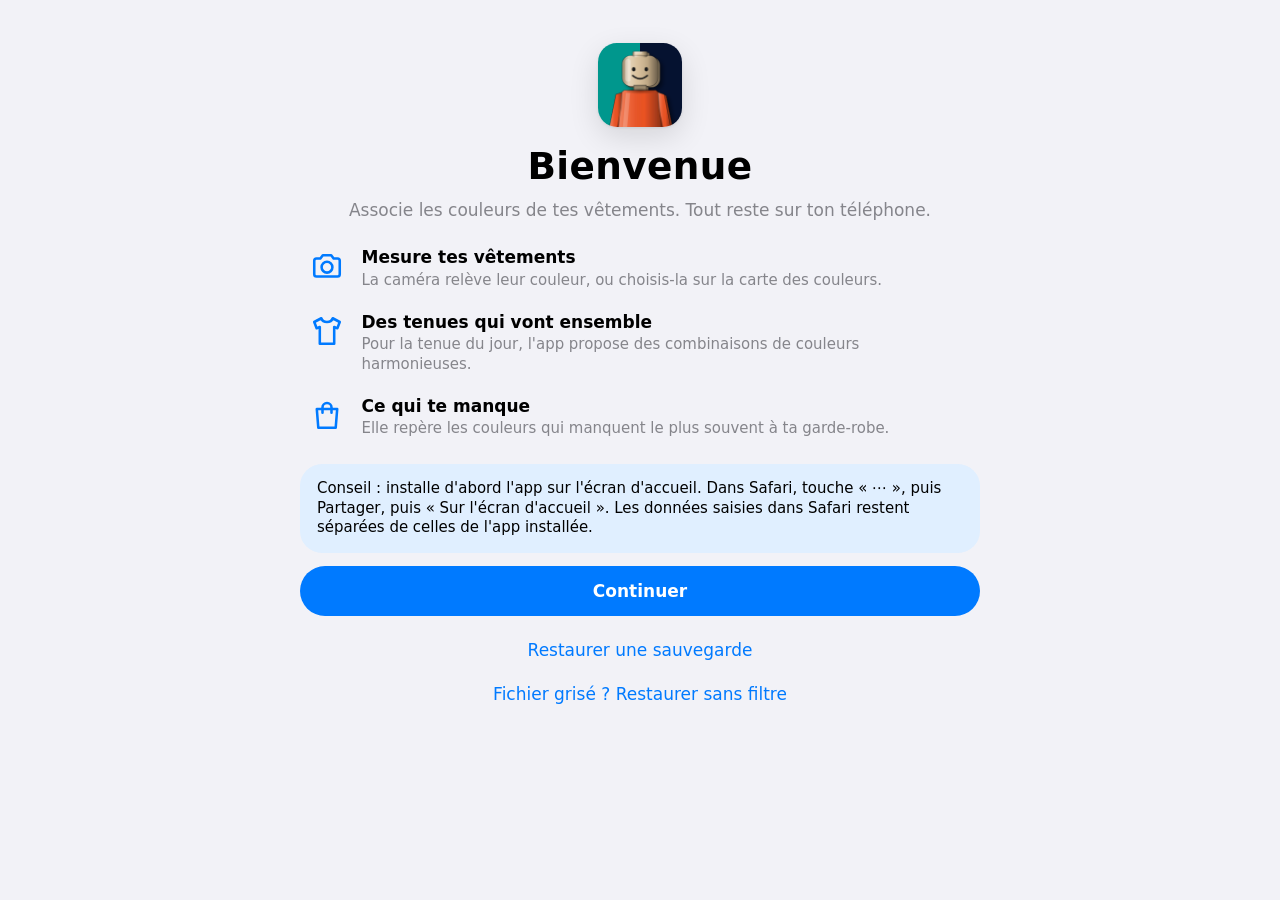
==== commit 6fed9b02: "Mes tenues : tenues gardées (♡) avec avatar, nom facultatif, manques en bas ; données v2 (marque, ph" ====
--- a/index.html
+++ b/index.html
@@ -29,7 +29,7 @@
 <nav id="onglets" class="onglets" aria-label="Écrans" hidden>
   <button type="button" data-ecran="garde-robe"><span class="libelle-onglet">Garde-robe</span></button>
   <button type="button" data-ecran="tenue"><span class="libelle-onglet">Tenue</span></button>
-  <button type="button" data-ecran="manques"><span class="libelle-onglet">Manques</span></button>
+  <button type="button" data-ecran="mes-tenues"><span class="libelle-onglet">Mes tenues</span></button>
   <button type="button" data-ecran="reglages"><span class="libelle-onglet">Réglages</span></button>
 </nav>
 <noscript><p class="vide">Cette app a besoin de JavaScript.</p></noscript>
--- a/css/app.css
+++ b/css/app.css
@@ -96,10 +96,11 @@
   padding-right: var(--droite-sur);
 }
 
-/* Sensations natives : pas de sélection de texte ni de loupe sur les commandes, pas de zoom au double toucher. */
-button, summary, label, .onglets, .barre-nav, .menu, .pastille, svg {
-  -webkit-user-select: none; user-select: none; -webkit-touch-callout: none;
-}
+/* Sensations d'app native (demande de Théo, 2026-09-26) : aucun texte sélectionnable, pas de loupe ni de menu à
+   l'appui long, pas de zoom au double toucher. Exception : les champs de saisie (sous Safari, un champ non
+   sélectionnable refuse aussi la frappe) et la zone « Mes données en texte », qu'on doit pouvoir copier. */
+html { -webkit-user-select: none; user-select: none; -webkit-touch-callout: none; }
+input, textarea, select { -webkit-user-select: text; user-select: text; -webkit-touch-callout: default; }
 button, a, summary, input, select, label { touch-action: manipulation; }
 
 h1 { font-size: 2rem; font-weight: 700; line-height: 1.2; letter-spacing: 0.01em; margin: 0; }
@@ -324,11 +325,23 @@
 /* ---------- Garde-robe ---------- */
 
 .liste-vetements { --retrait-separateur: calc(1rem + 2.4rem + 0.75rem); }
-.vetement { margin: 0; }
+.vetement { margin: 0; position: relative; overflow: hidden; }
 .ligne-vetement {
-  font: inherit; color: inherit; text-align: left; width: 100%; min-height: 64px; border: none; background: none;
+  font: inherit; color: inherit; text-align: left; width: 100%; min-height: 64px; border: none; background: var(--carte);
   display: flex; align-items: center; gap: 0.75rem; padding: 0.55rem 1rem; cursor: pointer; position: relative;
-}
+  touch-action: pan-y; transition: transform 0.28s var(--ressort);
+}
+.vetement.glisse .ligne-vetement { transition: none; }
+/* Action découverte par le balayage vers la gauche. */
+.action-supprimer {
+  position: absolute; top: 0; right: 0; bottom: 0; width: 92px; border: none; cursor: pointer;
+  background: var(--danger); color: #ffffff; font: inherit; font-size: 0.76rem; font-weight: 600;
+  display: flex; flex-direction: column; align-items: center; justify-content: center; gap: 3px;
+}
+.action-supprimer .icone { width: 22px; height: 22px; }
+/* Caché hors balayage : sinon un liseré rouge perce dans l'arrondi des coins de la liste. */
+.action-supprimer { visibility: hidden; }
+.vetement.ouverte .action-supprimer, .vetement.glisse .action-supprimer { visibility: visible; }
 .vetement + .vetement .ligne-vetement::before {
   content: ""; position: absolute; top: 0; right: 0; left: var(--retrait-separateur); border-top: 0.5px solid var(--separateur);
 }
@@ -443,12 +456,51 @@
   padding: 0.5rem calc(1rem + var(--droite-sur)) calc(1rem + var(--bas-sur)) calc(1rem + var(--gauche-sur));
   animation: feuille-entree 0.42s var(--ressort);
 }
-.selecteur-entete { position: sticky; top: -0.5rem; z-index: 2; margin: -0.5rem -1rem 0; padding: 0.75rem 1rem 0.5rem; background: var(--fond);
-  display: flex; align-items: center; justify-content: space-between; gap: 1rem; }
-.selecteur-entete h2 { margin: 0; font-size: 1.18rem; font-weight: 700; }
+.selecteur-entete {
+  position: sticky; top: -0.5rem; z-index: 2; margin: -0.5rem -1rem 0; padding: 0.6rem 1rem 0.4rem; background: var(--fond);
+  display: grid; grid-template-columns: 1fr auto 1fr; align-items: center; gap: 0.5rem;
+}
+.selecteur-entete h2 { grid-column: 2; margin: 0; font-size: 1rem; font-weight: 600; text-align: center; }
+.selecteur-entete h2:focus { outline: none; }
+.selecteur-entete .gauche { grid-column: 1; justify-self: start; }
+.selecteur-entete .droite { grid-column: 3; justify-self: end; }
+.bouton-retour {
+  font: inherit; font-size: 1rem; border: none; background: none; color: var(--accent); cursor: pointer;
+  display: inline-flex; align-items: center; gap: 1px; min-height: 44px; padding: 0 0.3rem 0 0;
+}
+.bouton-retour .icone { width: 22px; height: 22px; }
+
+/* Carte des couleurs : mosaïque des familles, puis section de toutes les variations. */
+.titre-vue { font-size: 1.18rem; font-weight: 700; margin: 1rem 0.25rem 0.6rem; }
+.mosaique { display: grid; grid-template-columns: repeat(3, 1fr); gap: 0.6rem; padding-bottom: 1rem; }
+.tuile-famille {
+  font: inherit; text-align: left; border: none; cursor: pointer; background: var(--carte); color: var(--texte);
+  border-radius: 20px; padding: 6px 6px 9px; display: flex; flex-direction: column; gap: 5px;
+  transition: transform 0.12s ease-out, filter 0.12s;
+}
+.tuile-famille:active { transform: scale(0.96); filter: brightness(0.94); }
+.damier {
+  display: grid; grid-template-columns: repeat(3, 1fr); aspect-ratio: 1; border-radius: 14px; overflow: hidden;
+  box-shadow: inset 0 0 0 1px var(--bord-pastille);
+}
+.damier span { display: block; }
+.nom-famille { font-size: 0.8rem; font-weight: 600; line-height: 1.15; padding: 0 4px; }
+.compte-famille { font-size: 0.7rem; color: var(--discret); padding: 0 4px; }
+.rangee-proches {
+  display: flex; gap: 0.6rem; overflow-x: auto; margin: 0 -1rem; padding: 0 1rem 0.25rem; scroll-snap-type: x proximity; scrollbar-width: none;
+}
+.rangee-proches::-webkit-scrollbar { display: none; }
+/* content-visibility: auto ne dessine pas les cartes d'une rangée qui défile à l'horizontale : on l'annule ici. */
+.rangee-proches .carte-couleur { flex: none; width: 6.5rem; scroll-snap-align: start; content-visibility: visible; }
+.vue-selecteur.avant { animation: vue-avant 0.32s var(--ressort); }
+.vue-selecteur.arriere { animation: vue-arriere 0.32s var(--ressort); }
+@keyframes vue-avant { from { opacity: 0; transform: translateX(28%); } }
+@keyframes vue-arriere { from { opacity: 0; transform: translateX(-28%); } }
 .recherche {
   font: inherit; font-size: 1rem; width: 100%; min-height: 40px; padding: 0.4rem 0.75rem 0.4rem 2.1rem; border-radius: 12px; border: none;
   background: var(--remplissage) no-repeat 0.65rem center / 16px; color: var(--texte); margin: 0.35rem 0 0.5rem;
+  /* Loupe (même dessin que l'icône « recherche » de js/icones.js), gris système #8e8e93. */
+  background-image: url("data:image/svg+xml,%3Csvg xmlns='http://www.w3.org/2000/svg' viewBox='0 0 24 24' fill='none' stroke='%238e8e93' stroke-width='2.2' stroke-linecap='round'%3E%3Ccircle cx='10.5' cy='10.5' r='6'/%3E%3Cpath d='M15 15l5 5'/%3E%3C/svg%3E");
 }
 .puces { display: flex; flex-wrap: wrap; gap: 0.4rem; margin: 0.4rem 0 0.6rem; }
 .puce {
@@ -516,7 +568,11 @@
   background: rgba(0, 0, 0, 0.45); -webkit-backdrop-filter: var(--flou); backdrop-filter: var(--flou);
   font-size: 0.88rem; font-variant-numeric: tabular-nums;
 }
-.scan-direct .pastille { width: 28px; height: 28px; box-shadow: inset 0 0 0 1.5px rgba(255, 255, 255, 0.6); }
+.scan-direct .pastille { width: 28px; height: 28px; box-shadow: inset 0 0 0 1.5px rgba(255, 255, 255, 0.6); transition: box-shadow 0.2s; }
+/* Visée stable : anneau et mention verts (vert système d'iOS en sombre, #30d158). */
+.etiquette-stable { display: none; font-size: 0.72rem; font-weight: 700; color: #30d158; text-transform: uppercase; letter-spacing: 0.04em; }
+.scan-direct.stable .etiquette-stable { display: inline; }
+.scan-direct.stable .pastille { box-shadow: inset 0 0 0 2.5px #30d158; }
 .scan-bas {
   position: absolute; left: 0; right: 0; bottom: 0; z-index: 2;
   padding: 2.5rem 1rem calc(var(--bas-sur) + 18px);
@@ -537,6 +593,10 @@
 .declencheur::after { content: ""; display: block; width: 100%; height: 100%; border-radius: 50%; background: #ffffff; }
 .declencheur:not(:disabled):active { transform: scale(0.9); }
 .declencheur:disabled { opacity: 0.35; cursor: default; }
+/* Pendant la mesure (une seconde) : le disque se resserre et pulse. */
+.declencheur.en-cours:disabled { opacity: 1; }
+.declencheur.en-cours::after { transform: scale(0.7); animation: mesure-en-cours 0.5s ease-in-out infinite alternate; }
+@keyframes mesure-en-cours { to { transform: scale(0.55); } }
 .scan[data-etape="resultat"] .scan-bas, .scan[data-etape="resultat"] .astuce-scan { display: none; }
 
 /* Feuille du résultat, par-dessus l'image figée : tout tient sur un écran d'iPhone. */
@@ -587,6 +647,15 @@
 /* ---------- Tenue du jour ---------- */
 
 .choix-tenue { padding: 0.35rem 1rem 1rem; }
+/* Bouton d'action flottant au-dessus des onglets (« Proposer »). translate plutôt que transform : l'effet d'appui
+   (transform: scale) ne le décentre pas. */
+.bouton-flottant {
+  position: fixed; z-index: 9; left: 50%; translate: -50% 0; min-width: 13rem; min-height: 52px; font-size: 1.06rem;
+  bottom: calc(var(--onglets-bas) + var(--onglets-hauteur) + 12px);
+  box-shadow: 0 10px 26px color-mix(in srgb, var(--accent) 38%, transparent), var(--verre-reflet);
+}
+.bouton-flottant:disabled { opacity: 1; background: var(--remplissage-fort); color: var(--discret); box-shadow: none; }
+.contenu:has(.bouton-flottant) { padding-bottom: calc(var(--onglets-hauteur) + var(--onglets-bas) + 5.5rem); }
 .choix-tenue .discret { font-size: 0.82rem; margin-top: 0; }
 :is(.choix-tenue, .depliant) summary {
   min-height: 48px; display: flex; align-items: center; font-weight: 600; cursor: pointer; list-style: none;
@@ -636,6 +705,70 @@
 }
 .favori[aria-pressed="true"] .etoile-texte { color: var(--alerte); }
 .ligne-filtre { background: var(--carte); border-radius: var(--rayon); margin: 0.75rem 0 0.25rem; }
+/* « Partir d'un vêtement » : vêtements épinglés, portés dans toutes les propositions. */
+.epingles {
+  margin-top: 0.75rem; padding-top: 0.65rem; border-top: 0.5px solid var(--separateur);
+  display: flex; flex-wrap: wrap; align-items: center; gap: 0.5rem;
+}
+.etiquette-epingles { width: 100%; margin: 0; font-size: 0.82rem; font-weight: 600; color: var(--discret); }
+.puce-epingle {
+  display: inline-flex; align-items: center; gap: 0.4rem; padding: 3px 3px 3px 10px; border-radius: 999px; font-size: 0.82rem;
+  background: color-mix(in srgb, var(--accent) 14%, var(--carte));
+}
+.puce-epingle > .icone { width: 16px; height: 16px; color: var(--accent); }
+.puce-epingle .pastille { width: 20px; height: 20px; }
+.retirer-epingle {
+  width: 36px; height: 36px; border: none; border-radius: 50%; cursor: pointer; flex: none;
+  background: var(--remplissage); color: var(--texte); display: inline-flex; align-items: center; justify-content: center;
+}
+.retirer-epingle .icone { width: 14px; height: 14px; }
+.epingles .bouton .icone { width: 18px; height: 18px; }
+.icone-epingle { display: inline-block; width: 15px; height: 15px; vertical-align: -2px; margin-right: 3px; color: var(--accent); }
+.ligne-choix { font: inherit; width: 100%; text-align: left; border: none; background: none; color: var(--texte); cursor: pointer; }
+.ligne-choix:active { background: var(--remplissage); }
+.ligne-action > .icone { width: 20px; height: 20px; }
+
+/* ---------- Mes tenues ---------- */
+
+.grille-tenues { list-style: none; padding: 0; margin: 0 0 0.5rem; display: grid; grid-template-columns: repeat(2, 1fr); gap: 0.75rem; }
+.carte-tenue {
+  font: inherit; width: 100%; height: 100%; text-align: left; border: none; cursor: pointer; background: var(--carte); color: var(--texte);
+  border-radius: var(--rayon); padding: 0.55rem 0.55rem 0.75rem; display: flex; flex-direction: column; gap: 0.45rem;
+  transition: transform 0.12s ease-out, filter 0.12s;
+}
+.carte-tenue:active { transform: scale(0.97); filter: brightness(0.95); }
+.cadre-avatar { position: relative; display: flex; justify-content: center; background: var(--carte-2); border-radius: 16px; padding: 0.35rem 0; }
+.cadre-avatar .avatar { width: 64%; }
+.badge-manque {
+  position: absolute; top: 6px; right: 6px; font-size: 0.7rem; font-weight: 700; border-radius: 999px; padding: 1px 7px;
+  color: #6b4e00; background: #ffe58a;
+}
+.bandes .bande { flex: 1 1 0; }
+.bandes .bande.soutien { flex-grow: 0.5; }
+.carte-tenue .bandes { display: flex; height: 0.85rem; border-radius: 6px; overflow: hidden; box-shadow: inset 0 0 0 1px var(--bord-pastille); }
+.nom-tenue { font-weight: 600; font-size: 0.88rem; line-height: 1.2; overflow-wrap: anywhere; }
+.date-tenue { font-size: 0.72rem; color: var(--discret); }
+.bouton-garder { align-self: flex-start; margin-top: 0.35rem; min-height: 36px; }
+.bouton-garder .icone { width: 18px; height: 18px; }
+.bouton-garder.gardee { color: var(--danger); }
+.apercu-tenue { display: flex; align-items: center; gap: 1rem; margin: 0.25rem 0 1rem; }
+.apercu-tenue .avatar { width: 8.5rem; }
+.apercu-tenue .legende { display: flex; flex-direction: column; gap: 0.35rem; min-width: 0; font-size: 0.88rem; flex: 1; }
+.apercu-tenue .bandes { display: flex; height: 1.15rem; border-radius: 7px; overflow: hidden; box-shadow: inset 0 0 0 1px var(--bord-pastille); }
+.liste-pieces-tenue { --retrait-separateur: calc(1rem + 2.4rem + 0.75rem); }
+.piece-tenue { font-size: 0.94rem; }
+.piece-tenue.manque { color: var(--danger); }
+.piece-tenue small { margin-top: 0.1rem; }
+.vignette-vetement { width: 2.4rem; height: 2.4rem; border-radius: 10px; object-fit: cover; flex: none; box-shadow: inset 0 0 0 1px var(--bord-pastille); }
+.champ-ligne-texte {
+  font: inherit; font-size: 1rem; border: none; background: none; color: var(--texte); text-align: right;
+  min-height: 44px; flex: 1; min-width: 0; padding: 0;
+}
+.champ-ligne-texte:focus { outline: none; }
+.champ-ligne-texte::placeholder { color: var(--tertiaire); }
+#ce-qui-te-manque { margin-top: 2.2rem; }
+[data-info="bilan"] { font-size: 0.82rem; margin: 0 0.25rem 0.5rem; }
+#ce-qui-te-manque .icone { color: var(--discret); }
 
 /* ---------- Manques fréquents ---------- */
 
@@ -646,7 +779,8 @@
 .manque-frequent .rang { font-weight: 700; color: var(--discret); text-align: center; }
 .manque-frequent .infos { display: flex; flex-direction: column; min-width: 0; }
 .manque-frequent .nom { font-weight: 500; overflow-wrap: anywhere; }
-.manque-frequent .detail { font-size: 0.88rem; }
+.manque-frequent .detail { font-size: 0.88rem; display: flex; align-items: center; gap: 0.3rem; }
+.manque-frequent .detail .icone { width: 16px; height: 16px; }
 .manque-frequent .nombre { display: flex; flex-direction: column; align-items: flex-end; font-size: 0.72rem; color: var(--discret); }
 .manque-frequent .nombre strong { font-size: 1.18rem; color: var(--texte); font-variant-numeric: tabular-nums; }
 .tenues-comptees { padding: 0.2rem 1rem 0.6rem; }
@@ -662,6 +796,12 @@
 /* ---------- Premier lancement ---------- */
 
 .premier-lancement { padding-top: calc(var(--haut-sur) + 2.5rem); }
+.icone-app { display: block; width: 84px; height: 84px; margin: 0 auto 1rem; border-radius: 22.5%; box-shadow: var(--ombre-verre); }
+.atouts { list-style: none; padding: 0; margin: 0.5rem 0.5rem 1.5rem; }
+.atouts li { display: flex; align-items: flex-start; gap: 1rem; margin-bottom: 1.2rem; }
+.atouts .icone { width: 36px; height: 36px; color: var(--accent); flex: none; margin-top: 2px; }
+.atouts strong { font-size: 1rem; }
+.atouts p { margin: 0.15rem 0 0; font-size: 0.88rem; color: var(--discret); }
 .premier-lancement h1 { font-size: 2.2rem; text-align: center; }
 .premier-lancement .accroche { text-align: center; color: var(--discret); margin: 0.6rem 1rem 1.5rem; }
 .premier-lancement .credit { margin-top: 1.5rem; font-size: 0.765rem; text-align: center; }
